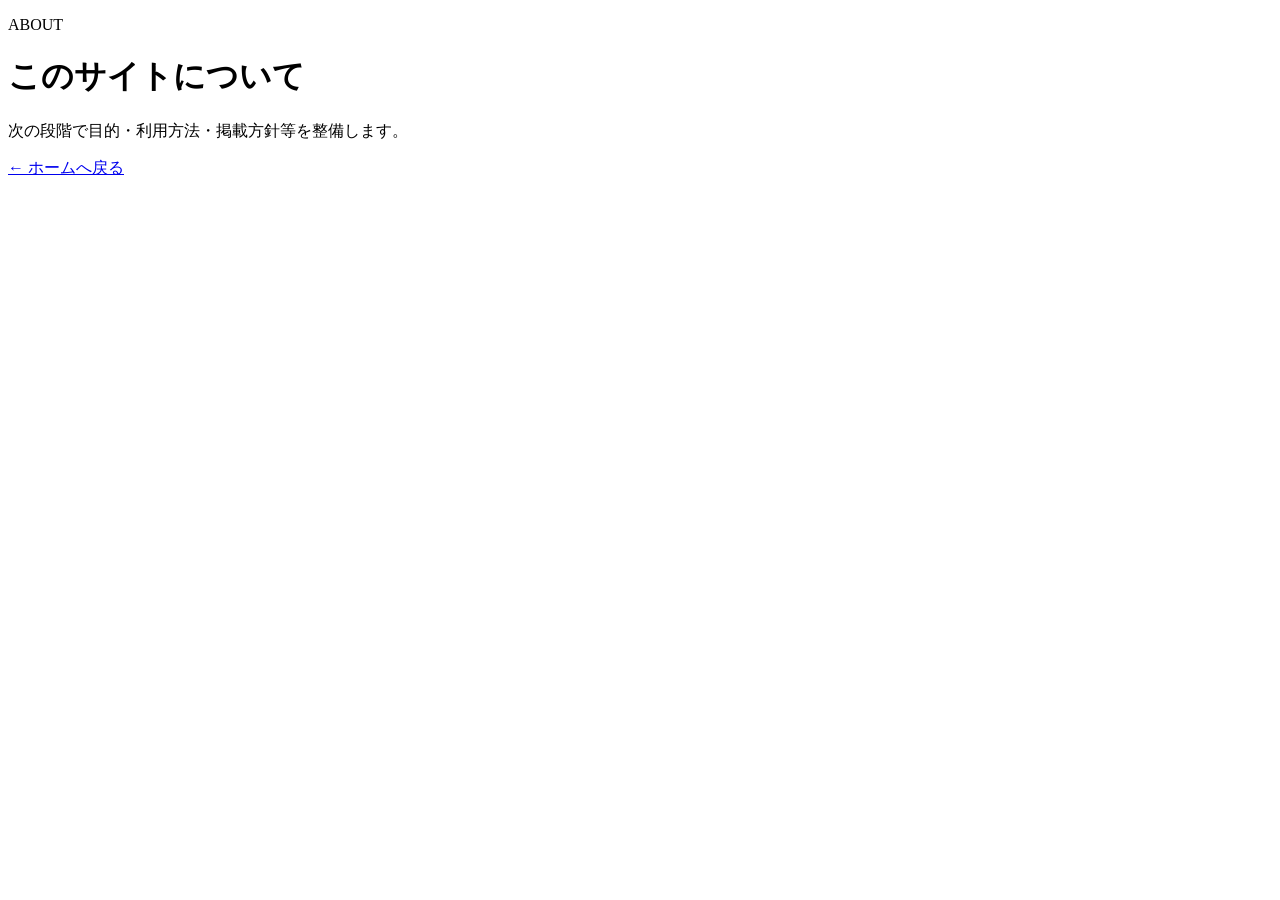
==== about.html @ 017cf1e8 "Add files via upload" ====
<!doctype html><html lang="ja"><head><meta charset="utf-8"><meta name="viewport" content="width=device-width,initial-scale=1"><title>このサイトについて｜探究・課題研究共有プラットフォーム</title><link rel="stylesheet" href="css/style.css"></head><body><main class="section-inner"><p class="section-kicker">ABOUT</p><h1>このサイトについて</h1><p>次の段階で目的・利用方法・掲載方針等を整備します。</p><p><a class="text-link" href="index.html">← ホームへ戻る</a></p></main></body></html>
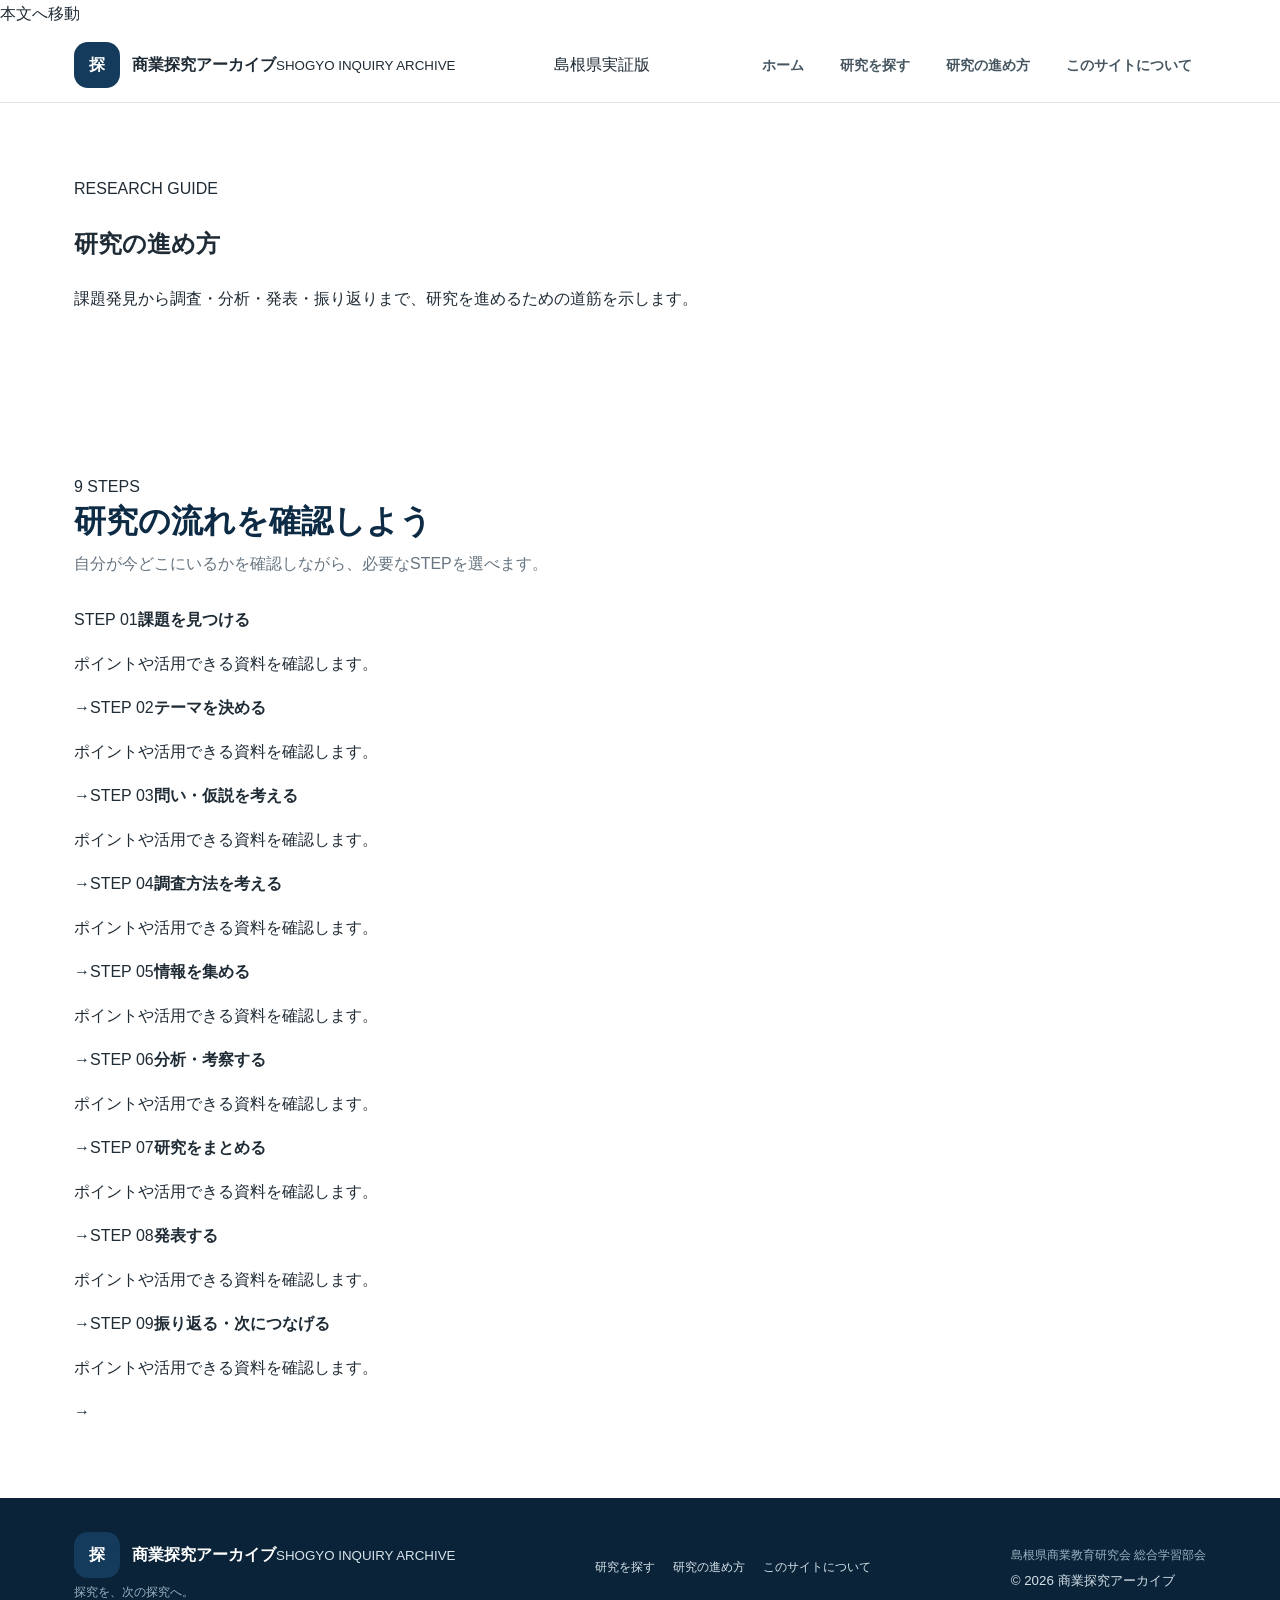
==== commit 222f0bfd: "Update about.html" ====
--- a/about.html
+++ b/about.html
@@ -1 +1 @@
-<!doctype html><html lang="ja"><head><meta charset="utf-8"><meta name="viewport" content="width=device-width,initial-scale=1"><title>このサイトについて｜探究・課題研究共有プラットフォーム</title><link rel="stylesheet" href="css/style.css"></head><body><main class="section-inner"><p class="section-kicker">ABOUT</p><h1>このサイトについて</h1><p>次の段階で目的・利用方法・掲載方針等を整備します。</p><p><a class="text-link" href="index.html">← ホームへ戻る</a></p></main></body></html>
+<!doctype html><html lang="ja"><head><meta charset="utf-8"><meta name="viewport" content="width=device-width, initial-scale=1"><title>研究の進め方｜商業探究アーカイブ</title><link rel="icon" href="assets/favicon.svg" type="image/svg+xml"><link rel="stylesheet" href="css/style.css"></head><body><a class="skip-link" href="#main">本文へ移動</a><header class="site-header"><div class="header-inner"><a class="brand" href="index.html"><span class="brand-mark" aria-hidden="true"><span>探</span></span><span class="brand-copy"><strong>商業探究アーカイブ</strong><small>SHOGYO INQUIRY ARCHIVE</small></span></a><div class="header-actions"><span class="pilot-badge">島根県実証版</span><button class="menu-button" type="button" aria-expanded="false" aria-controls="global-nav"><span></span><span></span><span></span><span class="sr-only">メニュー</span></button></div><nav id="global-nav" class="global-nav" aria-label="メインナビゲーション"><a href="index.html">ホーム</a><a href="research.html">研究を探す</a><a href="guide.html">研究の進め方</a><a href="about.html">このサイトについて</a></nav></div></header><main id="main"><section class="page-hero"><div class="section-inner"><span class="section-label">RESEARCH GUIDE</span><h1>研究の進め方</h1><p>課題発見から調査・分析・発表・振り返りまで、研究を進めるための道筋を示します。</p></div></section><section class="content-section"><div class="section-inner"><div class="section-heading"><span class="section-label">9 STEPS</span><h2>研究の流れを確認しよう</h2><p>自分が今どこにいるかを確認しながら、必要なSTEPを選べます。</p></div><div class="guide-list"><a class="guide-step" href="#"><span class="guide-step-num">STEP 01</span><span><strong>課題を見つける</strong><p>ポイントや活用できる資料を確認します。</p></span><span class="guide-step-arrow">→</span></a><a class="guide-step" href="#"><span class="guide-step-num">STEP 02</span><span><strong>テーマを決める</strong><p>ポイントや活用できる資料を確認します。</p></span><span class="guide-step-arrow">→</span></a><a class="guide-step" href="#"><span class="guide-step-num">STEP 03</span><span><strong>問い・仮説を考える</strong><p>ポイントや活用できる資料を確認します。</p></span><span class="guide-step-arrow">→</span></a><a class="guide-step" href="#"><span class="guide-step-num">STEP 04</span><span><strong>調査方法を考える</strong><p>ポイントや活用できる資料を確認します。</p></span><span class="guide-step-arrow">→</span></a><a class="guide-step" href="#"><span class="guide-step-num">STEP 05</span><span><strong>情報を集める</strong><p>ポイントや活用できる資料を確認します。</p></span><span class="guide-step-arrow">→</span></a><a class="guide-step" href="#"><span class="guide-step-num">STEP 06</span><span><strong>分析・考察する</strong><p>ポイントや活用できる資料を確認します。</p></span><span class="guide-step-arrow">→</span></a><a class="guide-step" href="#"><span class="guide-step-num">STEP 07</span><span><strong>研究をまとめる</strong><p>ポイントや活用できる資料を確認します。</p></span><span class="guide-step-arrow">→</span></a><a class="guide-step" href="#"><span class="guide-step-num">STEP 08</span><span><strong>発表する</strong><p>ポイントや活用できる資料を確認します。</p></span><span class="guide-step-arrow">→</span></a><a class="guide-step" href="#"><span class="guide-step-num">STEP 09</span><span><strong>振り返る・次につなげる</strong><p>ポイントや活用できる資料を確認します。</p></span><span class="guide-step-arrow">→</span></a></div></div></section></main><footer class="site-footer"><div class="footer-inner"><div class="footer-brand"><a class="brand brand-footer" href="index.html"><span class="brand-mark"><span>探</span></span><span class="brand-copy"><strong>商業探究アーカイブ</strong><small>SHOGYO INQUIRY ARCHIVE</small></span></a><p>探究を、次の探究へ。</p></div><nav class="footer-nav"><a href="research.html">研究を探す</a><a href="guide.html">研究の進め方</a><a href="about.html">このサイトについて</a></nav><div class="footer-meta"><p>島根県商業教育研究会 総合学習部会</p><small>© 2026 商業探究アーカイブ</small></div></div></footer><script src="js/main.js"></script></body></html>
--- a/css/style.css
+++ b/css/style.css
@@ -0,0 +1,125 @@
+:root{
+  --navy:#153b5c;
+  --navy-deep:#0d2b44;
+  --blue:#2d6f9f;
+  --accent:#d79a36;
+  --bg:#f5f7fa;
+  --surface:#ffffff;
+  --text:#1f2b35;
+  --muted:#667581;
+  --line:#dde5eb;
+  --radius:20px;
+  --shadow:0 18px 50px rgba(21,59,92,.10);
+  --max:1180px;
+}
+
+*{box-sizing:border-box}
+html{scroll-behavior:smooth}
+body{margin:0;font-family:-apple-system,BlinkMacSystemFont,"Hiragino Sans","Yu Gothic",YuGothic,Meiryo,sans-serif;color:var(--text);background:var(--surface);line-height:1.75}
+a{color:inherit;text-decoration:none}
+button,input{font:inherit}
+img{max-width:100%;display:block}
+
+.site-header{position:sticky;top:0;z-index:50;background:rgba(255,255,255,.96);backdrop-filter:blur(10px);border-bottom:1px solid var(--line)}
+.header-inner{max-width:var(--max);margin:0 auto;padding:14px 24px;display:flex;align-items:center;justify-content:space-between;gap:28px}
+.brand{display:flex;align-items:center;gap:12px;min-width:0}
+.brand-mark{display:grid;place-items:center;width:46px;height:46px;border-radius:14px;background:var(--navy);color:#fff;font-weight:800;letter-spacing:.06em}
+.brand-text{display:flex;flex-direction:column;line-height:1.35}
+.brand-text strong{font-size:15px}
+.brand-text small{font-size:10px;color:var(--muted);letter-spacing:.08em}
+.global-nav{display:flex;gap:8px;align-items:center}
+.global-nav a{padding:10px 14px;border-radius:10px;font-size:14px;font-weight:700;color:#465661}
+.global-nav a:hover,.global-nav a.is-current{background:#edf4f8;color:var(--navy)}
+.menu-button{display:none;border:1px solid var(--line);background:#fff;border-radius:10px;padding:8px 12px}
+
+.hero{background:linear-gradient(135deg,#edf5fa 0%,#fff 58%,#f7f1e7 100%);border-bottom:1px solid var(--line)}
+.hero-inner{max-width:var(--max);margin:0 auto;padding:88px 24px 78px}
+.hero-eyebrow{margin:0 0 14px;color:var(--blue);font-size:13px;font-weight:800;letter-spacing:.12em}
+.hero h1{margin:0;font-size:clamp(42px,7vw,78px);line-height:1.12;letter-spacing:-.04em;color:var(--navy-deep)}
+.hero h1 span{color:var(--blue)}
+.hero-copy{max-width:760px;margin:24px 0 0;font-size:18px;color:#53636f}
+.hero-actions{display:grid;grid-template-columns:repeat(2,minmax(0,1fr));gap:18px;margin-top:48px}
+.action-card{position:relative;padding:28px 30px 26px;border:1px solid var(--line);border-radius:var(--radius);background:#fff;box-shadow:var(--shadow);transition:.2s ease;overflow:hidden}
+.action-card:hover{transform:translateY(-3px);border-color:#b7cbd8}
+.action-card strong{display:block;margin-top:18px;font-size:28px;color:var(--navy-deep)}
+.action-card>span:nth-of-type(2){display:block;margin-top:8px;color:var(--muted)}
+.action-number{font-weight:800;font-size:12px;letter-spacing:.14em;color:var(--blue)}
+.action-link{display:block;margin-top:22px;font-weight:800;color:var(--navy)}
+.action-primary{background:var(--navy);border-color:var(--navy);color:#fff}
+.action-primary strong,.action-primary .action-link{color:#fff}
+.action-primary>span:nth-of-type(2),.action-primary .action-number{color:#d7e7f2}
+
+.section-inner{max-width:var(--max);margin:0 auto;padding:72px 24px}
+.section-inner.narrow{max-width:900px}
+.section-heading{margin-bottom:28px}
+.section-heading.centered{text-align:center}
+.section-heading h2{margin:0;font-size:32px;line-height:1.3;color:var(--navy-deep)}
+.section-heading p{margin:8px 0 0;color:var(--muted)}
+.section-kicker{font-size:12px!important;font-weight:800;letter-spacing:.16em;color:var(--blue)!important;margin-bottom:8px!important}
+.row-heading{display:flex;align-items:end;justify-content:space-between;gap:20px}
+.text-link{color:var(--blue);font-weight:800;font-size:14px}
+
+.search-section{background:#fff}
+.quick-search{display:flex;gap:10px;margin-top:28px}
+.quick-search input{flex:1;min-width:0;border:1px solid #cfdbe3;border-radius:14px;padding:16px 18px;background:#fff;outline:none}
+.quick-search input:focus{border-color:var(--blue);box-shadow:0 0 0 4px rgba(45,111,159,.10)}
+.quick-search button{border:0;border-radius:14px;padding:0 26px;background:var(--navy);color:#fff;font-weight:800;cursor:pointer}
+
+.latest-section{background:var(--bg)}
+.research-grid{display:grid;grid-template-columns:repeat(3,minmax(0,1fr));gap:18px}
+.research-card{display:flex;flex-direction:column;min-height:310px;padding:24px;border:1px solid var(--line);border-radius:18px;background:#fff;box-shadow:0 10px 28px rgba(21,59,92,.06)}
+.research-meta{font-size:12px;font-weight:800;color:var(--blue)}
+.research-card h3{margin:12px 0 10px;font-size:20px;line-height:1.5;color:var(--navy-deep)}
+.research-card p{margin:0;color:var(--muted);font-size:14px}
+.tag-list{display:flex;flex-wrap:wrap;gap:6px;margin:18px 0 22px}
+.tag{padding:5px 9px;background:#edf4f8;border-radius:999px;color:var(--navy);font-size:11px;font-weight:700}
+.card-link{margin-top:auto;font-weight:800;color:var(--blue);font-size:14px}
+
+.stats-section{background:var(--navy-deep);color:#fff}
+.section-heading.inverse h2,.section-heading.inverse p{color:#fff}
+.section-heading.inverse .section-kicker{color:#9fc1d8!important}
+.stats-grid{display:grid;grid-template-columns:repeat(3,1fr);gap:16px;max-width:760px;margin:0 auto}
+.stat-card{text-align:center;padding:26px 18px;border:1px solid rgba(255,255,255,.15);border-radius:18px;background:rgba(255,255,255,.06)}
+.stat-label{display:block;font-size:13px;color:#c6d9e6;margin-bottom:4px}
+.stat-card strong{font-size:42px;line-height:1.1;margin-right:3px}
+
+.about-brief{background:#fff}
+.about-grid{display:grid;grid-template-columns:1fr 1.2fr;gap:70px;align-items:start}
+.about-grid h2{margin:0;font-size:34px;line-height:1.4;color:var(--navy-deep)}
+.about-grid p{margin-top:0;color:var(--muted)}
+
+.site-footer{background:#0a2338;color:#d6e2ea}
+.footer-inner{max-width:var(--max);margin:0 auto;padding:34px 24px;display:flex;justify-content:space-between;gap:28px;align-items:center}
+.footer-inner strong{color:#fff}
+.footer-inner p{margin:4px 0 0;font-size:12px;color:#9cb2c1}
+.footer-inner nav{display:flex;gap:18px;font-size:12px}
+
+.sr-only{position:absolute;width:1px;height:1px;padding:0;margin:-1px;overflow:hidden;clip:rect(0,0,0,0);white-space:nowrap;border:0}
+
+@media (max-width:900px){
+  .global-nav{display:none;position:absolute;left:16px;right:16px;top:70px;padding:10px;background:#fff;border:1px solid var(--line);border-radius:14px;box-shadow:var(--shadow);flex-direction:column;align-items:stretch}
+  .global-nav.is-open{display:flex}
+  .menu-button{display:block}
+  .hero-inner{padding-top:64px}
+  .hero-actions,.research-grid,.stats-grid,.about-grid{grid-template-columns:1fr}
+  .about-grid{gap:18px}
+  .row-heading{align-items:flex-start;flex-direction:column}
+}
+
+@media (max-width:640px){
+  .header-inner{padding:11px 16px}
+  .brand-text small{display:none}
+  .brand-text strong{font-size:13px}
+  .brand-mark{width:40px;height:40px;border-radius:12px}
+  .hero-inner,.section-inner{padding-left:18px;padding-right:18px}
+  .hero-inner{padding-top:48px;padding-bottom:54px}
+  .hero-copy{font-size:16px}
+  .hero-actions{margin-top:34px}
+  .action-card{padding:22px}
+  .action-card strong{font-size:24px}
+  .section-heading h2{font-size:26px}
+  .quick-search{flex-direction:column}
+  .quick-search button{padding:14px 18px}
+  .footer-inner{align-items:flex-start;flex-direction:column}
+  .footer-inner nav{flex-wrap:wrap}
+}
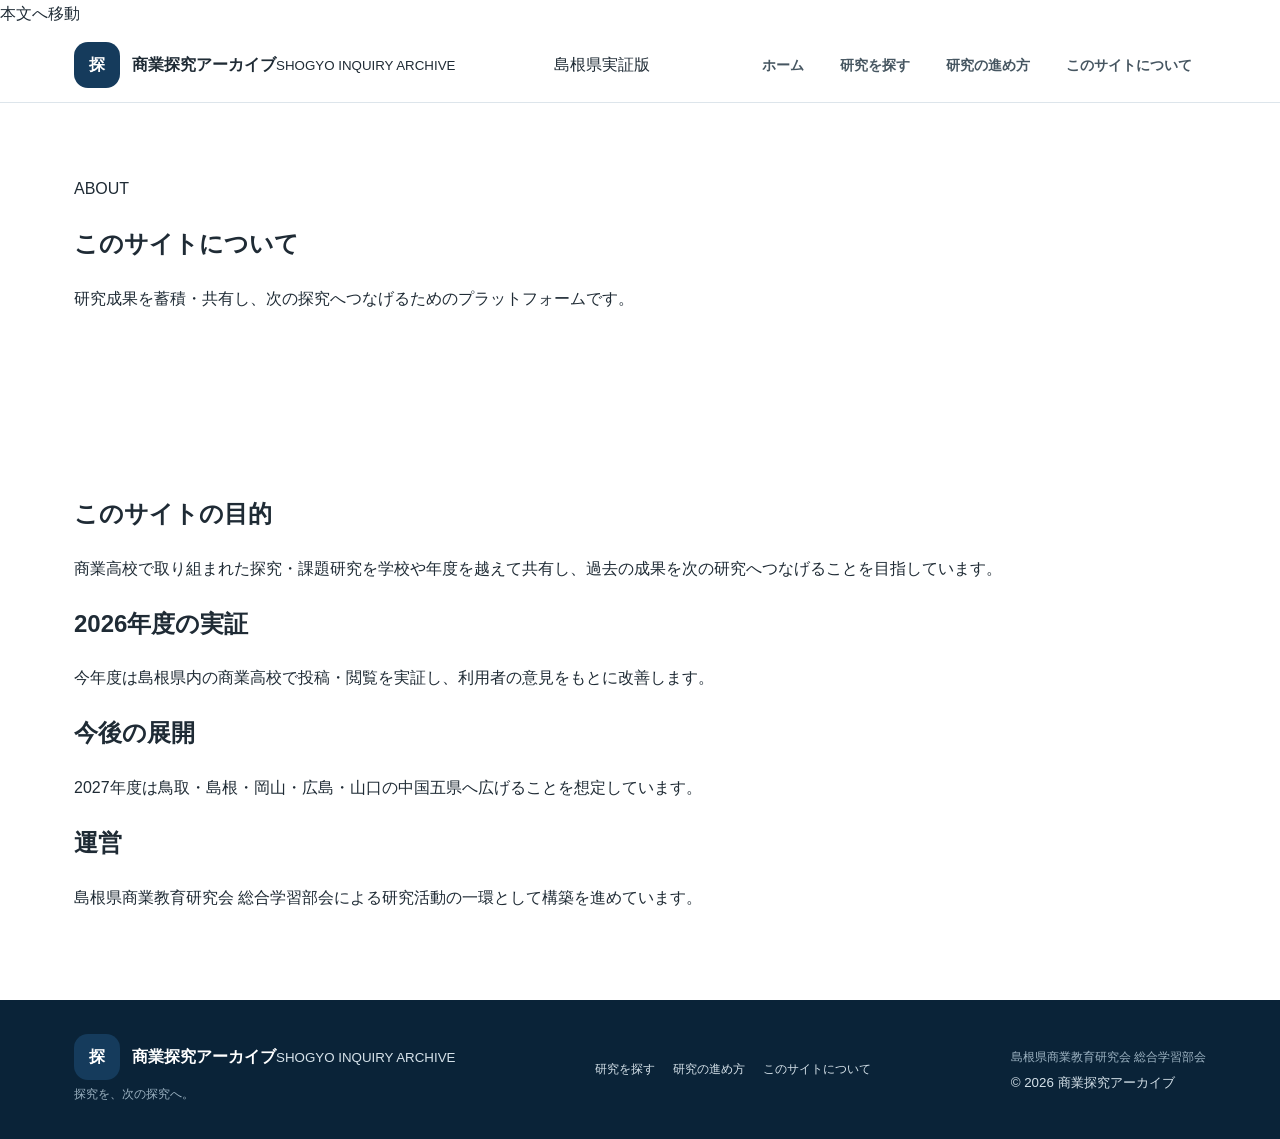
==== commit b505587e: "Update about.html" ====
--- a/about.html
+++ b/about.html
@@ -1 +1 @@
-<!doctype html><html lang="ja"><head><meta charset="utf-8"><meta name="viewport" content="width=device-width, initial-scale=1"><title>研究の進め方｜商業探究アーカイブ</title><link rel="icon" href="assets/favicon.svg" type="image/svg+xml"><link rel="stylesheet" href="css/style.css"></head><body><a class="skip-link" href="#main">本文へ移動</a><header class="site-header"><div class="header-inner"><a class="brand" href="index.html"><span class="brand-mark" aria-hidden="true"><span>探</span></span><span class="brand-copy"><strong>商業探究アーカイブ</strong><small>SHOGYO INQUIRY ARCHIVE</small></span></a><div class="header-actions"><span class="pilot-badge">島根県実証版</span><button class="menu-button" type="button" aria-expanded="false" aria-controls="global-nav"><span></span><span></span><span></span><span class="sr-only">メニュー</span></button></div><nav id="global-nav" class="global-nav" aria-label="メインナビゲーション"><a href="index.html">ホーム</a><a href="research.html">研究を探す</a><a href="guide.html">研究の進め方</a><a href="about.html">このサイトについて</a></nav></div></header><main id="main"><section class="page-hero"><div class="section-inner"><span class="section-label">RESEARCH GUIDE</span><h1>研究の進め方</h1><p>課題発見から調査・分析・発表・振り返りまで、研究を進めるための道筋を示します。</p></div></section><section class="content-section"><div class="section-inner"><div class="section-heading"><span class="section-label">9 STEPS</span><h2>研究の流れを確認しよう</h2><p>自分が今どこにいるかを確認しながら、必要なSTEPを選べます。</p></div><div class="guide-list"><a class="guide-step" href="#"><span class="guide-step-num">STEP 01</span><span><strong>課題を見つける</strong><p>ポイントや活用できる資料を確認します。</p></span><span class="guide-step-arrow">→</span></a><a class="guide-step" href="#"><span class="guide-step-num">STEP 02</span><span><strong>テーマを決める</strong><p>ポイントや活用できる資料を確認します。</p></span><span class="guide-step-arrow">→</span></a><a class="guide-step" href="#"><span class="guide-step-num">STEP 03</span><span><strong>問い・仮説を考える</strong><p>ポイントや活用できる資料を確認します。</p></span><span class="guide-step-arrow">→</span></a><a class="guide-step" href="#"><span class="guide-step-num">STEP 04</span><span><strong>調査方法を考える</strong><p>ポイントや活用できる資料を確認します。</p></span><span class="guide-step-arrow">→</span></a><a class="guide-step" href="#"><span class="guide-step-num">STEP 05</span><span><strong>情報を集める</strong><p>ポイントや活用できる資料を確認します。</p></span><span class="guide-step-arrow">→</span></a><a class="guide-step" href="#"><span class="guide-step-num">STEP 06</span><span><strong>分析・考察する</strong><p>ポイントや活用できる資料を確認します。</p></span><span class="guide-step-arrow">→</span></a><a class="guide-step" href="#"><span class="guide-step-num">STEP 07</span><span><strong>研究をまとめる</strong><p>ポイントや活用できる資料を確認します。</p></span><span class="guide-step-arrow">→</span></a><a class="guide-step" href="#"><span class="guide-step-num">STEP 08</span><span><strong>発表する</strong><p>ポイントや活用できる資料を確認します。</p></span><span class="guide-step-arrow">→</span></a><a class="guide-step" href="#"><span class="guide-step-num">STEP 09</span><span><strong>振り返る・次につなげる</strong><p>ポイントや活用できる資料を確認します。</p></span><span class="guide-step-arrow">→</span></a></div></div></section></main><footer class="site-footer"><div class="footer-inner"><div class="footer-brand"><a class="brand brand-footer" href="index.html"><span class="brand-mark"><span>探</span></span><span class="brand-copy"><strong>商業探究アーカイブ</strong><small>SHOGYO INQUIRY ARCHIVE</small></span></a><p>探究を、次の探究へ。</p></div><nav class="footer-nav"><a href="research.html">研究を探す</a><a href="guide.html">研究の進め方</a><a href="about.html">このサイトについて</a></nav><div class="footer-meta"><p>島根県商業教育研究会 総合学習部会</p><small>© 2026 商業探究アーカイブ</small></div></div></footer><script src="js/main.js"></script></body></html>
+<!doctype html><html lang="ja"><head><meta charset="utf-8"><meta name="viewport" content="width=device-width, initial-scale=1"><title>このサイトについて｜商業探究アーカイブ</title><link rel="icon" href="assets/favicon.svg" type="image/svg+xml"><link rel="stylesheet" href="css/style.css"></head><body><a class="skip-link" href="#main">本文へ移動</a><header class="site-header"><div class="header-inner"><a class="brand" href="index.html"><span class="brand-mark" aria-hidden="true"><span>探</span></span><span class="brand-copy"><strong>商業探究アーカイブ</strong><small>SHOGYO INQUIRY ARCHIVE</small></span></a><div class="header-actions"><span class="pilot-badge">島根県実証版</span><button class="menu-button" type="button" aria-expanded="false" aria-controls="global-nav"><span></span><span></span><span></span><span class="sr-only">メニュー</span></button></div><nav id="global-nav" class="global-nav" aria-label="メインナビゲーション"><a href="index.html">ホーム</a><a href="research.html">研究を探す</a><a href="guide.html">研究の進め方</a><a href="about.html">このサイトについて</a></nav></div></header><main id="main"><section class="page-hero"><div class="section-inner"><span class="section-label">ABOUT</span><h1>このサイトについて</h1><p>研究成果を蓄積・共有し、次の探究へつなげるためのプラットフォームです。</p></div></section><section class="content-section"><div class="section-inner"><div class="about-layout"><article class="about-card"><h2>このサイトの目的</h2><p>商業高校で取り組まれた探究・課題研究を学校や年度を越えて共有し、過去の成果を次の研究へつなげることを目指しています。</p></article><article class="about-card"><h2>2026年度の実証</h2><p>今年度は島根県内の商業高校で投稿・閲覧を実証し、利用者の意見をもとに改善します。</p></article><article class="about-card"><h2>今後の展開</h2><p>2027年度は鳥取・島根・岡山・広島・山口の中国五県へ広げることを想定しています。</p></article><article class="about-card"><h2>運営</h2><p>島根県商業教育研究会 総合学習部会による研究活動の一環として構築を進めています。</p></article></div></div></section></main><footer class="site-footer"><div class="footer-inner"><div class="footer-brand"><a class="brand brand-footer" href="index.html"><span class="brand-mark"><span>探</span></span><span class="brand-copy"><strong>商業探究アーカイブ</strong><small>SHOGYO INQUIRY ARCHIVE</small></span></a><p>探究を、次の探究へ。</p></div><nav class="footer-nav"><a href="research.html">研究を探す</a><a href="guide.html">研究の進め方</a><a href="about.html">このサイトについて</a></nav><div class="footer-meta"><p>島根県商業教育研究会 総合学習部会</p><small>© 2026 商業探究アーカイブ</small></div></div></footer><script src="js/main.js"></script></body></html>
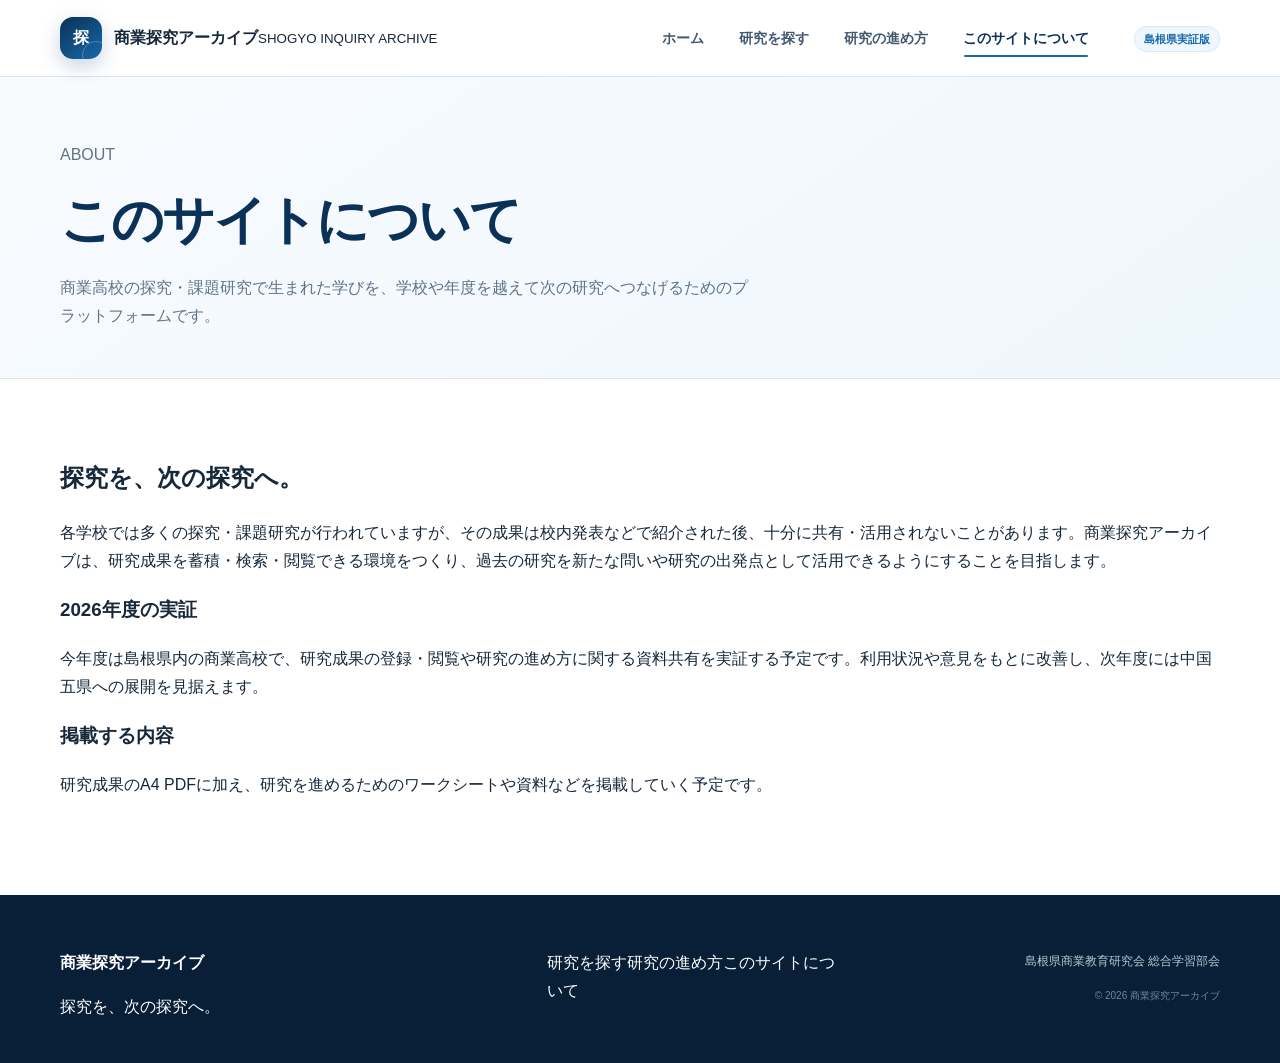
==== commit c19755c3: "Update about.html" ====
--- a/about.html
+++ b/about.html
@@ -1 +1,5 @@
-<!doctype html><html lang="ja"><head><meta charset="utf-8"><meta name="viewport" content="width=device-width, initial-scale=1"><title>このサイトについて｜商業探究アーカイブ</title><link rel="icon" href="assets/favicon.svg" type="image/svg+xml"><link rel="stylesheet" href="css/style.css"></head><body><a class="skip-link" href="#main">本文へ移動</a><header class="site-header"><div class="header-inner"><a class="brand" href="index.html"><span class="brand-mark" aria-hidden="true"><span>探</span></span><span class="brand-copy"><strong>商業探究アーカイブ</strong><small>SHOGYO INQUIRY ARCHIVE</small></span></a><div class="header-actions"><span class="pilot-badge">島根県実証版</span><button class="menu-button" type="button" aria-expanded="false" aria-controls="global-nav"><span></span><span></span><span></span><span class="sr-only">メニュー</span></button></div><nav id="global-nav" class="global-nav" aria-label="メインナビゲーション"><a href="index.html">ホーム</a><a href="research.html">研究を探す</a><a href="guide.html">研究の進め方</a><a href="about.html">このサイトについて</a></nav></div></header><main id="main"><section class="page-hero"><div class="section-inner"><span class="section-label">ABOUT</span><h1>このサイトについて</h1><p>研究成果を蓄積・共有し、次の探究へつなげるためのプラットフォームです。</p></div></section><section class="content-section"><div class="section-inner"><div class="about-layout"><article class="about-card"><h2>このサイトの目的</h2><p>商業高校で取り組まれた探究・課題研究を学校や年度を越えて共有し、過去の成果を次の研究へつなげることを目指しています。</p></article><article class="about-card"><h2>2026年度の実証</h2><p>今年度は島根県内の商業高校で投稿・閲覧を実証し、利用者の意見をもとに改善します。</p></article><article class="about-card"><h2>今後の展開</h2><p>2027年度は鳥取・島根・岡山・広島・山口の中国五県へ広げることを想定しています。</p></article><article class="about-card"><h2>運営</h2><p>島根県商業教育研究会 総合学習部会による研究活動の一環として構築を進めています。</p></article></div></div></section></main><footer class="site-footer"><div class="footer-inner"><div class="footer-brand"><a class="brand brand-footer" href="index.html"><span class="brand-mark"><span>探</span></span><span class="brand-copy"><strong>商業探究アーカイブ</strong><small>SHOGYO INQUIRY ARCHIVE</small></span></a><p>探究を、次の探究へ。</p></div><nav class="footer-nav"><a href="research.html">研究を探す</a><a href="guide.html">研究の進め方</a><a href="about.html">このサイトについて</a></nav><div class="footer-meta"><p>島根県商業教育研究会 総合学習部会</p><small>© 2026 商業探究アーカイブ</small></div></div></footer><script src="js/main.js"></script></body></html>
+<!doctype html>
+<html lang="ja"><head><meta charset="utf-8"><meta name="viewport" content="width=device-width, initial-scale=1"><meta name="theme-color" content="#153b5c"><title>このサイトについて｜商業探究アーカイブ</title><link rel="icon" href="assets/favicon.svg" type="image/svg+xml"><link rel="stylesheet" href="css/style.css"></head>
+<body data-page="about"><a class="skip-link" href="#main">本文へ移動</a><header class="site-header"><div class="header-inner"><a class="brand" href="index.html"><span class="brand-mark">探</span><span class="brand-text"><strong>商業探究アーカイブ</strong><small>SHOGYO INQUIRY ARCHIVE</small></span></a><nav id="global-nav" class="global-nav"><a href="index.html">ホーム</a><a href="research.html">研究を探す</a><a href="guide.html">研究の進め方</a><a class="is-current" href="about.html">このサイトについて</a></nav><div class="header-tools"><span class="pilot-badge">島根県実証版</span><button class="menu-button" type="button" aria-expanded="false" aria-controls="global-nav">メニュー</button></div></div></header>
+<main id="main"><section class="page-hero"><div class="section-inner"><p class="section-kicker">ABOUT</p><h1>このサイトについて</h1><p>商業高校の探究・課題研究で生まれた学びを、学校や年度を越えて次の研究へつなげるためのプラットフォームです。</p></div></section><section class="content-section"><div class="section-inner narrow"><article class="prose-card"><h2>探究を、次の探究へ。</h2><p>各学校では多くの探究・課題研究が行われていますが、その成果は校内発表などで紹介された後、十分に共有・活用されないことがあります。商業探究アーカイブは、研究成果を蓄積・検索・閲覧できる環境をつくり、過去の研究を新たな問いや研究の出発点として活用できるようにすることを目指します。</p><h3>2026年度の実証</h3><p>今年度は島根県内の商業高校で、研究成果の登録・閲覧や研究の進め方に関する資料共有を実証する予定です。利用状況や意見をもとに改善し、次年度には中国五県への展開を見据えます。</p><h3>掲載する内容</h3><p>研究成果のA4 PDFに加え、研究を進めるためのワークシートや資料などを掲載していく予定です。</p></article></div></section></main>
+<footer class="site-footer"><div class="footer-inner"><div><strong>商業探究アーカイブ</strong><p>探究を、次の探究へ。</p></div><nav><a href="research.html">研究を探す</a><a href="guide.html">研究の進め方</a><a href="about.html">このサイトについて</a></nav><div class="footer-meta"><p>島根県商業教育研究会 総合学習部会</p><small>© 2026 商業探究アーカイブ</small></div></div></footer><script src="js/main.js"></script></body></html>
--- a/css/style.css
+++ b/css/style.css
@@ -1,125 +1,112 @@
+@charset "utf-8";
 :root{
-  --navy:#153b5c;
-  --navy-deep:#0d2b44;
-  --blue:#2d6f9f;
-  --accent:#d79a36;
-  --bg:#f5f7fa;
+  --navy:#0b3158;
+  --navy-2:#0d4277;
+  --blue:#1769aa;
+  --blue-bright:#2387cf;
+  --sky:#eaf5fc;
+  --sky-2:#f5faff;
+  --accent:#f0a234;
+  --ink:#16283a;
+  --muted:#607388;
+  --line:#dbe5ed;
+  --line-dark:#c9d6e0;
   --surface:#ffffff;
-  --text:#1f2b35;
-  --muted:#667581;
-  --line:#dde5eb;
-  --radius:20px;
-  --shadow:0 18px 50px rgba(21,59,92,.10);
-  --max:1180px;
+  --bg:#f6f9fc;
+  --success:#1e7a5d;
+  --shadow-sm:0 6px 18px rgba(20,49,76,.07);
+  --shadow-md:0 18px 44px rgba(20,49,76,.11);
+  --shadow-lg:0 28px 70px rgba(9,39,68,.16);
+  --radius-sm:10px;
+  --radius:18px;
+  --radius-lg:28px;
+  --container:1160px;
 }
-
 *{box-sizing:border-box}
 html{scroll-behavior:smooth}
-body{margin:0;font-family:-apple-system,BlinkMacSystemFont,"Hiragino Sans","Yu Gothic",YuGothic,Meiryo,sans-serif;color:var(--text);background:var(--surface);line-height:1.75}
+body{margin:0;background:var(--surface);color:var(--ink);font-family:-apple-system,BlinkMacSystemFont,"Hiragino Sans","Hiragino Kaku Gothic ProN","Yu Gothic",Meiryo,sans-serif;line-height:1.75;-webkit-font-smoothing:antialiased}
 a{color:inherit;text-decoration:none}
 button,input{font:inherit}
 img{max-width:100%;display:block}
+.skip-link{position:fixed;top:8px;left:8px;z-index:9999;padding:8px 14px;background:#fff;border-radius:8px;transform:translateY(-160%);box-shadow:var(--shadow-sm)}
+.skip-link:focus{transform:none}
+.sr-only{position:absolute!important;width:1px;height:1px;padding:0;margin:-1px;overflow:hidden;clip:rect(0,0,0,0);white-space:nowrap;border:0}
 
-.site-header{position:sticky;top:0;z-index:50;background:rgba(255,255,255,.96);backdrop-filter:blur(10px);border-bottom:1px solid var(--line)}
-.header-inner{max-width:var(--max);margin:0 auto;padding:14px 24px;display:flex;align-items:center;justify-content:space-between;gap:28px}
-.brand{display:flex;align-items:center;gap:12px;min-width:0}
-.brand-mark{display:grid;place-items:center;width:46px;height:46px;border-radius:14px;background:var(--navy);color:#fff;font-weight:800;letter-spacing:.06em}
-.brand-text{display:flex;flex-direction:column;line-height:1.35}
-.brand-text strong{font-size:15px}
-.brand-text small{font-size:10px;color:var(--muted);letter-spacing:.08em}
-.global-nav{display:flex;gap:8px;align-items:center}
-.global-nav a{padding:10px 14px;border-radius:10px;font-size:14px;font-weight:700;color:#465661}
-.global-nav a:hover,.global-nav a.is-current{background:#edf4f8;color:var(--navy)}
-.menu-button{display:none;border:1px solid var(--line);background:#fff;border-radius:10px;padding:8px 12px}
+.site-header{position:sticky;top:0;z-index:100;background:rgba(255,255,255,.93);backdrop-filter:saturate(160%) blur(18px);border-bottom:1px solid rgba(219,229,237,.9)}
+.header-inner{width:min(var(--container),calc(100% - 40px));height:76px;margin:auto;display:flex;align-items:center;gap:30px}
+.brand{display:inline-flex;align-items:center;gap:12px;min-width:max-content}
+.brand-mark{width:42px;height:42px;display:grid;place-items:center;border-radius:13px;background:linear-gradient(145deg,var(--navy),var(--blue));box-shadow:0 7px 20px rgba(11,58,111,.22);color:#fff;font-weight:800;position:relative;overflow:hidden}
+.brand-mark:after{content:"";position:absolute;width:26px;height:26px;border:1px solid rgba(255,255,255,.25);border-radius:50%;right:-8px;bottom:-10px}
+.brand-mark span{position:relative;z-index:1;font-size:18px}
+.brand-copy{display:flex;flex-direction:column;line-height:1.18}
+.brand-copy strong{font-size:17px;letter-spacing:.03em}
+.brand-copy small{font-size:9px;letter-spacing:.18em;color:#74869a;margin-top:5px;font-weight:700}
+.global-nav{margin-left:auto;display:flex;align-items:center;gap:5px}
+.global-nav a{position:relative;padding:11px 15px;color:#43596f;font-weight:700;font-size:14px;border-radius:10px;transition:.2s ease}
+.global-nav a:hover{background:#f2f7fb;color:var(--navy)}
+.global-nav a.is-current{color:var(--navy)}
+.global-nav a.is-current:after{content:"";position:absolute;left:16px;right:16px;bottom:4px;height:2px;background:var(--blue);border-radius:4px}
+.header-actions{display:flex;align-items:center;gap:12px;order:3}
+.pilot-badge{font-size:11px;font-weight:800;color:var(--blue);background:#edf7fd;border:1px solid #d6edf9;padding:6px 9px;border-radius:999px;white-space:nowrap}
+.menu-button{display:none;width:43px;height:43px;border:1px solid var(--line);border-radius:12px;background:#fff;align-items:center;justify-content:center;flex-direction:column;gap:4px;cursor:pointer}
+.menu-button span:not(.sr-only){width:18px;height:2px;background:var(--navy);border-radius:3px;transition:.2s}
 
-.hero{background:linear-gradient(135deg,#edf5fa 0%,#fff 58%,#f7f1e7 100%);border-bottom:1px solid var(--line)}
-.hero-inner{max-width:var(--max);margin:0 auto;padding:88px 24px 78px}
-.hero-eyebrow{margin:0 0 14px;color:var(--blue);font-size:13px;font-weight:800;letter-spacing:.12em}
-.hero h1{margin:0;font-size:clamp(42px,7vw,78px);line-height:1.12;letter-spacing:-.04em;color:var(--navy-deep)}
-.hero h1 span{color:var(--blue)}
-.hero-copy{max-width:760px;margin:24px 0 0;font-size:18px;color:#53636f}
-.hero-actions{display:grid;grid-template-columns:repeat(2,minmax(0,1fr));gap:18px;margin-top:48px}
-.action-card{position:relative;padding:28px 30px 26px;border:1px solid var(--line);border-radius:var(--radius);background:#fff;box-shadow:var(--shadow);transition:.2s ease;overflow:hidden}
-.action-card:hover{transform:translateY(-3px);border-color:#b7cbd8}
-.action-card strong{display:block;margin-top:18px;font-size:28px;color:var(--navy-deep)}
-.action-card>span:nth-of-type(2){display:block;margin-top:8px;color:var(--muted)}
-.action-number{font-weight:800;font-size:12px;letter-spacing:.14em;color:var(--blue)}
-.action-link{display:block;margin-top:22px;font-weight:800;color:var(--navy)}
-.action-primary{background:var(--navy);border-color:var(--navy);color:#fff}
-.action-primary strong,.action-primary .action-link{color:#fff}
-.action-primary>span:nth-of-type(2),.action-primary .action-number{color:#d7e7f2}
+.hero{position:relative;overflow:hidden;background:linear-gradient(145deg,#f8fbfe 5%,#eff7fc 52%,#edf6fc 100%);border-bottom:1px solid #e0ebf3}
+.hero:before{content:"";position:absolute;inset:0;background-image:linear-gradient(rgba(18,78,125,.035) 1px,transparent 1px),linear-gradient(90deg,rgba(18,78,125,.035) 1px,transparent 1px);background-size:38px 38px;mask-image:linear-gradient(to bottom,black,transparent 86%)}
+.hero-orb{position:absolute;border-radius:50%;filter:blur(2px);opacity:.55}
+.hero-orb-1{width:420px;height:420px;background:radial-gradient(circle,rgba(35,135,207,.18),rgba(35,135,207,0));right:-80px;top:-140px}
+.hero-orb-2{width:300px;height:300px;background:radial-gradient(circle,rgba(240,162,52,.12),rgba(240,162,52,0));left:35%;bottom:-170px}
+.hero-inner{position:relative;z-index:2;width:min(var(--container),calc(100% - 40px));margin:auto;display:grid;grid-template-columns:minmax(0,1.1fr) minmax(390px,.9fr);gap:70px;align-items:center;padding:94px 0 88px}
+.eyebrow{display:flex;align-items:center;gap:10px;margin:0 0 20px;color:var(--blue);font-weight:800;font-size:13px;letter-spacing:.08em}
+.eyebrow span{width:28px;height:2px;background:var(--accent);border-radius:4px}
+.hero h1{margin:0;font-size:clamp(48px,6vw,78px);line-height:1.1;letter-spacing:-.045em;color:var(--navy);font-weight:800}
+.hero h1 em{font-style:normal;color:var(--blue)}
+.hero-lead{max-width:700px;margin:27px 0 0;color:#50667b;font-size:17px;line-height:2}
+.hero-cta-row{display:flex;align-items:center;gap:12px;margin-top:34px;flex-wrap:wrap}
+.button{min-height:50px;display:inline-flex;align-items:center;justify-content:center;gap:20px;padding:0 22px;border-radius:12px;font-weight:800;font-size:14px;transition:transform .2s,box-shadow .2s,background .2s}
+.button:hover{transform:translateY(-2px)}
+.button-primary{background:linear-gradient(135deg,var(--navy-2),var(--blue));color:#fff;box-shadow:0 10px 24px rgba(11,66,119,.22)}
+.button-primary:hover{box-shadow:0 16px 30px rgba(11,66,119,.3)}
+.button-ghost{background:#fff;color:var(--navy);border:1px solid var(--line-dark)}
+.button-light{background:#fff;color:var(--navy);box-shadow:0 10px 30px rgba(6,32,58,.16)}
+.hero-note{display:flex;align-items:center;gap:8px;margin-top:20px;color:#6c8094;font-size:12px;font-weight:700}
+.hero-note .dot{width:7px;height:7px;border-radius:50%;background:#34a37a;box-shadow:0 0 0 5px rgba(52,163,122,.1)}
+.hero-panel{background:rgba(255,255,255,.85);border:1px solid rgba(255,255,255,.95);border-radius:var(--radius-lg);padding:27px;box-shadow:var(--shadow-lg);backdrop-filter:blur(15px)}
+.hero-panel-head{display:flex;flex-direction:column;margin-bottom:16px}.hero-panel-head span{font-size:10px;letter-spacing:.17em;color:var(--blue);font-weight:900}.hero-panel-head strong{font-size:20px;color:var(--navy);margin-top:4px}
+.choice-card{display:grid;grid-template-columns:54px 1fr 28px;align-items:center;gap:14px;padding:17px;border:1px solid var(--line);border-radius:16px;margin-top:10px;background:#fff;transition:.22s ease}
+.choice-card:hover{border-color:#b8d5e8;box-shadow:var(--shadow-sm);transform:translateY(-2px)}
+.choice-icon{width:52px;height:52px;border-radius:14px;display:grid;place-items:center;background:var(--sky);color:var(--blue);font-size:28px;font-weight:800}
+.choice-content{display:flex;flex-direction:column}.choice-content strong{font-size:16px;color:var(--navy)}.choice-content small{margin-top:3px;color:#718497;font-size:11px}.choice-arrow{color:var(--blue);font-weight:900;font-size:18px}
+.mini-stats{display:grid;grid-template-columns:repeat(3,1fr);gap:1px;margin-top:18px;border-radius:14px;overflow:hidden;background:var(--line)}
+.mini-stats div{background:#f8fbfd;padding:15px 6px;text-align:center;display:flex;flex-direction:column}.mini-stats strong{font-size:20px;color:var(--navy);line-height:1.2}.mini-stats span{font-size:10px;color:#798b9d;font-weight:700;margin-top:4px}
 
-.section-inner{max-width:var(--max);margin:0 auto;padding:72px 24px}
-.section-inner.narrow{max-width:900px}
-.section-heading{margin-bottom:28px}
-.section-heading.centered{text-align:center}
-.section-heading h2{margin:0;font-size:32px;line-height:1.3;color:var(--navy-deep)}
-.section-heading p{margin:8px 0 0;color:var(--muted)}
-.section-kicker{font-size:12px!important;font-weight:800;letter-spacing:.16em;color:var(--blue)!important;margin-bottom:8px!important}
-.row-heading{display:flex;align-items:end;justify-content:space-between;gap:20px}
-.text-link{color:var(--blue);font-weight:800;font-size:14px}
+.section-inner{width:min(var(--container),calc(100% - 40px));margin:auto}
+.quick-search-section{padding:48px 0 38px;background:#fff}
+.quick-search-card{display:grid;grid-template-columns:.9fr 1.2fr;gap:18px 42px;align-items:end;padding:32px 36px;border:1px solid var(--line);border-radius:22px;background:#fff;box-shadow:var(--shadow-sm)}
+.section-label{display:inline-block;font-size:10px;font-weight:900;letter-spacing:.17em;color:var(--blue);margin-bottom:7px}.section-label.light{color:#9fd7f7}
+.quick-search-copy h2,.section-heading h2,.guide-intro h2{margin:0;color:var(--navy);font-size:clamp(25px,3vw,36px);line-height:1.4;letter-spacing:-.025em}.quick-search-copy p,.section-heading p{margin:7px 0 0;color:var(--muted);font-size:14px}
+.search-input-wrap{height:58px;display:grid;grid-template-columns:42px 1fr auto;align-items:center;border:1px solid #cbd9e4;border-radius:14px;background:#fafeff;padding:5px 5px 5px 9px;transition:.2s}.search-input-wrap:focus-within{border-color:#66a9d3;box-shadow:0 0 0 4px rgba(35,135,207,.1);background:#fff}.search-icon{text-align:center;font-size:26px;color:#7890a5;transform:translateY(-2px)}.search-input-wrap input{width:100%;height:100%;border:0;outline:0;background:transparent;color:var(--ink);font-size:15px;min-width:0}.search-input-wrap input::placeholder{color:#98a8b7}.search-input-wrap button{height:46px;border:0;border-radius:10px;background:var(--navy);color:#fff;font-weight:800;padding:0 21px;cursor:pointer;transition:.2s}.search-input-wrap button:hover{background:var(--blue)}
+.popular-words{grid-column:2;display:flex;align-items:center;gap:7px;flex-wrap:wrap;margin-top:-8px}.popular-words>span{font-size:11px;color:#8999a8;margin-right:2px}.popular-words a{font-size:11px;color:#587189;background:#f3f7fa;border-radius:999px;padding:4px 9px}.popular-words a:hover{background:var(--sky);color:var(--blue)}
 
-.search-section{background:#fff}
-.quick-search{display:flex;gap:10px;margin-top:28px}
-.quick-search input{flex:1;min-width:0;border:1px solid #cfdbe3;border-radius:14px;padding:16px 18px;background:#fff;outline:none}
-.quick-search input:focus{border-color:var(--blue);box-shadow:0 0 0 4px rgba(45,111,159,.10)}
-.quick-search button{border:0;border-radius:14px;padding:0 26px;background:var(--navy);color:#fff;font-weight:800;cursor:pointer}
+.latest-section{padding:74px 0 86px;background:#fff}.section-heading{margin-bottom:30px}.split-heading{display:flex;justify-content:space-between;align-items:end;gap:30px}.text-link{display:inline-flex;align-items:center;gap:8px;color:var(--blue);font-weight:800;font-size:13px}.text-link span{transition:.2s}.text-link:hover span{transform:translateX(4px)}.research-grid{display:grid;grid-template-columns:repeat(3,1fr);gap:18px}.research-card{display:flex;flex-direction:column;min-height:330px;border:1px solid var(--line);border-radius:20px;background:#fff;padding:24px;box-shadow:0 7px 22px rgba(22,54,81,.045);transition:.22s}.research-card:hover{transform:translateY(-4px);border-color:#bed8e8;box-shadow:var(--shadow-md)}.research-card-top{display:flex;align-items:center;justify-content:space-between;gap:8px;margin-bottom:18px}.research-school{color:#647b90;font-size:11px;font-weight:700;white-space:nowrap;overflow:hidden;text-overflow:ellipsis}.research-year{font-size:10px;color:var(--blue);background:var(--sky);border-radius:999px;padding:5px 8px;font-weight:900}.research-card h3{font-size:18px;line-height:1.55;color:var(--navy);margin:0 0 10px}.research-summary{font-size:13px;color:#65798c;margin:0;display:-webkit-box;-webkit-line-clamp:3;-webkit-box-orient:vertical;overflow:hidden}.tag-list{display:flex;flex-wrap:wrap;gap:6px;margin-top:17px}.tag{font-size:10px;font-weight:700;color:#5b7185;padding:4px 8px;background:#f4f7fa;border-radius:7px}.research-card-bottom{margin-top:auto;padding-top:20px;display:flex;justify-content:space-between;align-items:center;border-top:1px solid #edf2f6}.category-label{font-size:11px;color:#7d8d9c}.card-link{font-size:12px;font-weight:800;color:var(--blue)}
+.skeleton-card{gap:14px;pointer-events:none}.skeleton-card div{height:15px;border-radius:7px;background:linear-gradient(90deg,#edf2f5 25%,#f7f9fb 50%,#edf2f5 75%);background-size:200% 100%;animation:skeleton 1.6s infinite}.skeleton-card div:nth-child(1){width:55%}.skeleton-card div:nth-child(2){height:62px;width:92%}.skeleton-card div:nth-child(3){width:75%}@keyframes skeleton{to{background-position:-200% 0}}
+.mobile-link{display:none;margin-top:22px}
 
-.latest-section{background:var(--bg)}
-.research-grid{display:grid;grid-template-columns:repeat(3,minmax(0,1fr));gap:18px}
-.research-card{display:flex;flex-direction:column;min-height:310px;padding:24px;border:1px solid var(--line);border-radius:18px;background:#fff;box-shadow:0 10px 28px rgba(21,59,92,.06)}
-.research-meta{font-size:12px;font-weight:800;color:var(--blue)}
-.research-card h3{margin:12px 0 10px;font-size:20px;line-height:1.5;color:var(--navy-deep)}
-.research-card p{margin:0;color:var(--muted);font-size:14px}
-.tag-list{display:flex;flex-wrap:wrap;gap:6px;margin:18px 0 22px}
-.tag{padding:5px 9px;background:#edf4f8;border-radius:999px;color:var(--navy);font-size:11px;font-weight:700}
-.card-link{margin-top:auto;font-weight:800;color:var(--blue);font-size:14px}
+.guide-preview{padding:82px 0;background:linear-gradient(145deg,#092d52,#0c467d);color:#fff;position:relative;overflow:hidden}.guide-preview:after{content:"";position:absolute;right:-160px;top:-220px;width:520px;height:520px;border-radius:50%;border:80px solid rgba(255,255,255,.03)}.guide-preview-grid{position:relative;z-index:1;display:grid;grid-template-columns:.8fr 1.2fr;gap:72px;align-items:center}.guide-intro h2{color:#fff;font-size:clamp(35px,4vw,50px);line-height:1.35}.guide-intro p{color:#c4d8e8;margin:18px 0 27px;max-width:480px}.steps-preview{display:grid;grid-template-columns:repeat(3,1fr);gap:10px}.step-pill{min-height:94px;background:rgba(255,255,255,.085);border:1px solid rgba(255,255,255,.13);border-radius:14px;padding:15px;display:flex;flex-direction:column;justify-content:space-between;transition:.2s}.step-pill:hover{background:rgba(255,255,255,.13);transform:translateY(-2px)}.step-pill span{color:#7ecaf4;font-size:10px;font-weight:900;letter-spacing:.12em}.step-pill strong{font-size:13px;line-height:1.5}
 
-.stats-section{background:var(--navy-deep);color:#fff}
-.section-heading.inverse h2,.section-heading.inverse p{color:#fff}
-.section-heading.inverse .section-kicker{color:#9fc1d8!important}
-.stats-grid{display:grid;grid-template-columns:repeat(3,1fr);gap:16px;max-width:760px;margin:0 auto}
-.stat-card{text-align:center;padding:26px 18px;border:1px solid rgba(255,255,255,.15);border-radius:18px;background:rgba(255,255,255,.06)}
-.stat-label{display:block;font-size:13px;color:#c6d9e6;margin-bottom:4px}
-.stat-card strong{font-size:42px;line-height:1.1;margin-right:3px}
+.platform-section{padding:78px 0;background:var(--bg)}.centered{text-align:center;max-width:700px;margin:0 auto 32px}.stats-grid{display:grid;grid-template-columns:repeat(3,1fr);gap:16px;max-width:850px;margin:auto}.stat-card{background:#fff;border:1px solid var(--line);border-radius:18px;padding:24px;text-align:center;box-shadow:var(--shadow-sm);position:relative}.stat-icon{display:grid;place-items:center;width:38px;height:38px;margin:0 auto 10px;border-radius:11px;background:var(--sky);color:var(--blue);font-weight:900}.stat-card strong{font-size:38px;line-height:1;color:var(--navy);letter-spacing:-.04em}.stat-card>span:not(.stat-icon){font-size:13px;font-weight:800;color:var(--navy);margin-left:4px}.stat-card small{display:block;color:#8b99a7;font-size:10px;margin-top:8px}
 
-.about-brief{background:#fff}
-.about-grid{display:grid;grid-template-columns:1fr 1.2fr;gap:70px;align-items:start}
-.about-grid h2{margin:0;font-size:34px;line-height:1.4;color:var(--navy-deep)}
-.about-grid p{margin-top:0;color:var(--muted)}
+.mission-section{padding:64px 0;background:#fff}.mission-grid{display:grid;grid-template-columns:.8fr 1.2fr;gap:70px;align-items:center}.mission-quote{display:flex;gap:12px;align-items:flex-start}.mission-quote span{font-family:Georgia,serif;color:var(--accent);font-size:58px;line-height:.8}.mission-quote p{font-size:28px;line-height:1.5;font-weight:800;color:var(--navy);margin:0}.mission-copy p{font-size:15px;color:#607489;margin:0 0 15px}
 
-.site-footer{background:#0a2338;color:#d6e2ea}
-.footer-inner{max-width:var(--max);margin:0 auto;padding:34px 24px;display:flex;justify-content:space-between;gap:28px;align-items:center}
-.footer-inner strong{color:#fff}
-.footer-inner p{margin:4px 0 0;font-size:12px;color:#9cb2c1}
-.footer-inner nav{display:flex;gap:18px;font-size:12px}
+.site-footer{background:#081f37;color:#fff;padding:54px 0 26px}.footer-inner{width:min(var(--container),calc(100% - 40px));margin:auto;display:grid;grid-template-columns:1.2fr .8fr .9fr;gap:40px;align-items:start}.brand-footer .brand-copy strong{color:#fff}.brand-footer .brand-copy small{color:#7f9ab1}.footer-brand>p{font-size:12px;color:#8ea6ba;margin:13px 0 0 54px}.footer-nav{display:flex;flex-direction:column;gap:8px}.footer-nav a{color:#b8c8d5;font-size:12px}.footer-nav a:hover{color:#fff}.footer-meta{text-align:right}.footer-meta p{font-size:12px;color:#b7c7d4;margin:2px 0 8px}.footer-meta small{font-size:10px;color:#6f899f}
 
-.sr-only{position:absolute;width:1px;height:1px;padding:0;margin:-1px;overflow:hidden;clip:rect(0,0,0,0);white-space:nowrap;border:0}
+/* sub pages */
+.page-hero{padding:64px 0 48px;background:linear-gradient(145deg,#f8fbfe,#eef7fd);border-bottom:1px solid var(--line)}.page-hero h1{margin:6px 0 8px;color:var(--navy);font-size:clamp(34px,5vw,52px);letter-spacing:-.035em}.page-hero p{max-width:700px;color:var(--muted);margin:0}.content-section{padding:58px 0 80px}.notice-card{padding:24px;border:1px solid var(--line);border-radius:18px;background:#fff;box-shadow:var(--shadow-sm)}
+.filter-panel{padding:25px;border:1px solid var(--line);border-radius:18px;background:#fff;box-shadow:var(--shadow-sm);margin-bottom:28px}.filter-grid{display:grid;grid-template-columns:2fr repeat(4,1fr);gap:12px}.field label{display:block;font-size:10px;font-weight:800;color:#61788e;margin-bottom:5px}.field input,.field select{width:100%;height:46px;border:1px solid var(--line-dark);border-radius:10px;background:#fff;padding:0 12px;color:var(--ink);outline:none}.field input:focus,.field select:focus{border-color:#66a9d3;box-shadow:0 0 0 3px rgba(35,135,207,.08)}.filter-actions{display:flex;justify-content:flex-end;gap:8px;margin-top:14px}.small-button{height:42px;padding:0 18px;border:0;border-radius:9px;background:var(--navy);color:#fff;font-weight:800;cursor:pointer}.small-button.secondary{background:#eef4f8;color:#4d6479}.results-meta{display:flex;justify-content:space-between;align-items:center;margin-bottom:15px;color:#677d91;font-size:12px}.guide-list{display:grid;gap:12px}.guide-step{display:grid;grid-template-columns:66px 1fr 34px;gap:18px;align-items:center;border:1px solid var(--line);border-radius:16px;padding:18px 20px;background:#fff;transition:.2s}.guide-step:hover{transform:translateY(-2px);box-shadow:var(--shadow-sm);border-color:#bed6e7}.guide-step-num{width:52px;height:52px;border-radius:14px;background:var(--sky);display:grid;place-items:center;color:var(--blue);font-size:12px;font-weight:900}.guide-step strong{color:var(--navy);font-size:16px}.guide-step p{margin:3px 0 0;color:#74889a;font-size:12px}.guide-step-arrow{color:var(--blue);font-weight:900}.about-layout{display:grid;grid-template-columns:1fr 1fr;gap:18px}.about-card{padding:28px;border:1px solid var(--line);border-radius:18px;background:#fff}.about-card h2{margin:0 0 10px;color:var(--navy);font-size:20px}.about-card p{margin:0;color:#607489;font-size:14px}
 
-@media (max-width:900px){
-  .global-nav{display:none;position:absolute;left:16px;right:16px;top:70px;padding:10px;background:#fff;border:1px solid var(--line);border-radius:14px;box-shadow:var(--shadow);flex-direction:column;align-items:stretch}
-  .global-nav.is-open{display:flex}
-  .menu-button{display:block}
-  .hero-inner{padding-top:64px}
-  .hero-actions,.research-grid,.stats-grid,.about-grid{grid-template-columns:1fr}
-  .about-grid{gap:18px}
-  .row-heading{align-items:flex-start;flex-direction:column}
+@media(max-width:980px){
+  .header-inner{width:min(100% - 28px,var(--container));height:70px}.pilot-badge{display:none}.menu-button{display:flex}.global-nav{display:none;position:absolute;top:70px;left:0;right:0;background:#fff;padding:10px 18px 18px;border-bottom:1px solid var(--line);box-shadow:var(--shadow-md);flex-direction:column;align-items:stretch;gap:3px}.global-nav.is-open{display:flex}.global-nav a{padding:12px}.global-nav a.is-current:after{display:none}.header-actions{margin-left:auto}.hero-inner{grid-template-columns:1fr;gap:42px;padding:72px 0 64px}.hero-copy-wrap{max-width:760px}.hero-panel{max-width:720px;width:100%}.quick-search-card{grid-template-columns:1fr}.popular-words{grid-column:auto}.research-grid{grid-template-columns:repeat(2,1fr)}.guide-preview-grid{grid-template-columns:1fr;gap:42px}.steps-preview{grid-template-columns:repeat(3,1fr)}.filter-grid{grid-template-columns:repeat(2,1fr)}.field:first-child{grid-column:1/-1}.footer-inner{grid-template-columns:1fr 1fr}.footer-meta{grid-column:1/-1;text-align:left}.mission-grid{gap:36px}
 }
-
-@media (max-width:640px){
-  .header-inner{padding:11px 16px}
-  .brand-text small{display:none}
-  .brand-text strong{font-size:13px}
-  .brand-mark{width:40px;height:40px;border-radius:12px}
-  .hero-inner,.section-inner{padding-left:18px;padding-right:18px}
-  .hero-inner{padding-top:48px;padding-bottom:54px}
-  .hero-copy{font-size:16px}
-  .hero-actions{margin-top:34px}
-  .action-card{padding:22px}
-  .action-card strong{font-size:24px}
-  .section-heading h2{font-size:26px}
-  .quick-search{flex-direction:column}
-  .quick-search button{padding:14px 18px}
-  .footer-inner{align-items:flex-start;flex-direction:column}
-  .footer-inner nav{flex-wrap:wrap}
+@media(max-width:640px){
+  .header-inner,.section-inner,.footer-inner,.hero-inner{width:calc(100% - 28px)}.brand-copy strong{font-size:15px}.brand-copy small{font-size:8px}.brand-mark{width:39px;height:39px;border-radius:12px}.hero-inner{padding:52px 0 48px}.hero h1{font-size:48px}.hero-lead{font-size:14px;line-height:1.9}.hero-cta-row{align-items:stretch}.button{width:100%}.hero-panel{padding:18px;border-radius:20px}.choice-card{grid-template-columns:46px 1fr 20px;padding:13px}.choice-icon{width:45px;height:45px}.mini-stats strong{font-size:18px}.quick-search-section{padding:28px 0 20px}.quick-search-card{padding:22px 18px;gap:18px;border-radius:18px}.quick-search-copy h2{font-size:23px}.search-input-wrap{height:auto;grid-template-columns:36px 1fr}.search-input-wrap button{grid-column:1/-1;width:100%;margin-top:5px}.popular-words{margin-top:0}.latest-section{padding:54px 0 60px}.split-heading{align-items:start}.desktop-link{display:none}.mobile-link{display:inline-flex}.research-grid{grid-template-columns:1fr}.research-card{min-height:300px}.guide-preview{padding:62px 0}.guide-intro h2{font-size:34px}.steps-preview{grid-template-columns:repeat(2,1fr)}.step-pill{min-height:86px}.platform-section{padding:58px 0}.stats-grid{grid-template-columns:1fr}.mission-section{padding:50px 0}.mission-grid{grid-template-columns:1fr;gap:20px}.mission-quote p{font-size:23px}.footer-inner{grid-template-columns:1fr;gap:26px}.footer-meta{grid-column:auto}.footer-brand>p{margin-left:51px}.filter-grid{grid-template-columns:1fr}.field:first-child{grid-column:auto}.about-layout{grid-template-columns:1fr}.page-hero{padding:44px 0 36px}
 }
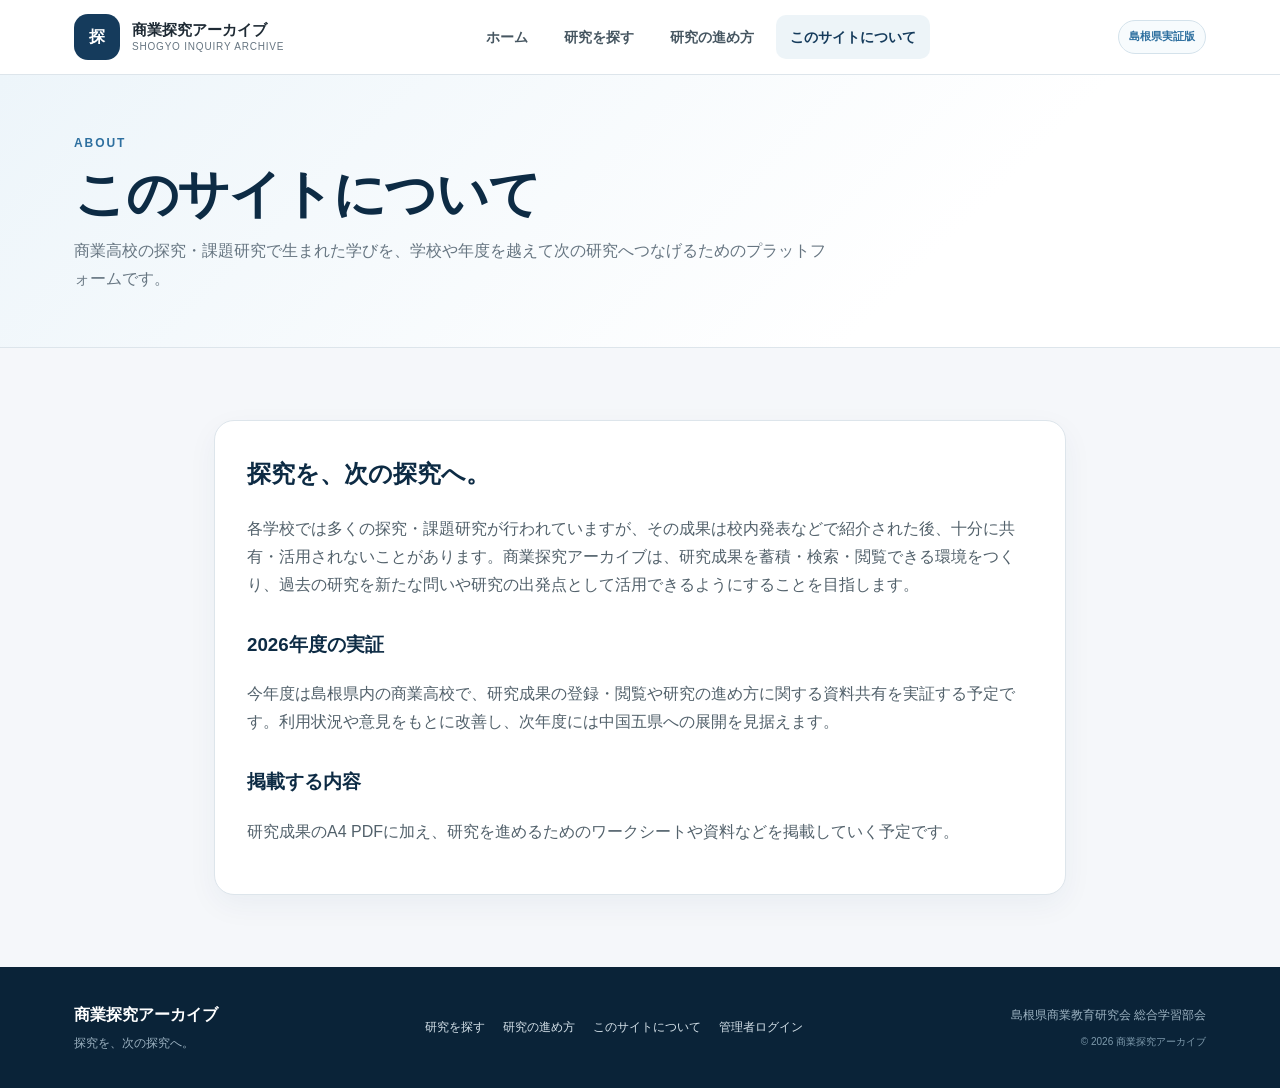
==== commit da815dd0: "Add files via upload" ====
--- a/about.html
+++ b/about.html
@@ -2,4 +2,4 @@
 <html lang="ja"><head><meta charset="utf-8"><meta name="viewport" content="width=device-width, initial-scale=1"><meta name="theme-color" content="#153b5c"><title>このサイトについて｜商業探究アーカイブ</title><link rel="icon" href="assets/favicon.svg" type="image/svg+xml"><link rel="stylesheet" href="css/style.css"></head>
 <body data-page="about"><a class="skip-link" href="#main">本文へ移動</a><header class="site-header"><div class="header-inner"><a class="brand" href="index.html"><span class="brand-mark">探</span><span class="brand-text"><strong>商業探究アーカイブ</strong><small>SHOGYO INQUIRY ARCHIVE</small></span></a><nav id="global-nav" class="global-nav"><a href="index.html">ホーム</a><a href="research.html">研究を探す</a><a href="guide.html">研究の進め方</a><a class="is-current" href="about.html">このサイトについて</a></nav><div class="header-tools"><span class="pilot-badge">島根県実証版</span><button class="menu-button" type="button" aria-expanded="false" aria-controls="global-nav">メニュー</button></div></div></header>
 <main id="main"><section class="page-hero"><div class="section-inner"><p class="section-kicker">ABOUT</p><h1>このサイトについて</h1><p>商業高校の探究・課題研究で生まれた学びを、学校や年度を越えて次の研究へつなげるためのプラットフォームです。</p></div></section><section class="content-section"><div class="section-inner narrow"><article class="prose-card"><h2>探究を、次の探究へ。</h2><p>各学校では多くの探究・課題研究が行われていますが、その成果は校内発表などで紹介された後、十分に共有・活用されないことがあります。商業探究アーカイブは、研究成果を蓄積・検索・閲覧できる環境をつくり、過去の研究を新たな問いや研究の出発点として活用できるようにすることを目指します。</p><h3>2026年度の実証</h3><p>今年度は島根県内の商業高校で、研究成果の登録・閲覧や研究の進め方に関する資料共有を実証する予定です。利用状況や意見をもとに改善し、次年度には中国五県への展開を見据えます。</p><h3>掲載する内容</h3><p>研究成果のA4 PDFに加え、研究を進めるためのワークシートや資料などを掲載していく予定です。</p></article></div></section></main>
-<footer class="site-footer"><div class="footer-inner"><div><strong>商業探究アーカイブ</strong><p>探究を、次の探究へ。</p></div><nav><a href="research.html">研究を探す</a><a href="guide.html">研究の進め方</a><a href="about.html">このサイトについて</a></nav><div class="footer-meta"><p>島根県商業教育研究会 総合学習部会</p><small>© 2026 商業探究アーカイブ</small></div></div></footer><script src="js/main.js"></script></body></html>
+<footer class="site-footer"><div class="footer-inner"><div><strong>商業探究アーカイブ</strong><p>探究を、次の探究へ。</p></div><nav><a href="research.html">研究を探す</a><a href="guide.html">研究の進め方</a><a href="about.html">このサイトについて</a><a href="admin/login.html">管理者ログイン</a></nav><div class="footer-meta"><p>島根県商業教育研究会 総合学習部会</p><small>© 2026 商業探究アーカイブ</small></div></div></footer><script src="js/main.js"></script></body></html>
--- a/css/style.css
+++ b/css/style.css
@@ -1,112 +1,346 @@
-@charset "utf-8";
 :root{
-  --navy:#0b3158;
-  --navy-2:#0d4277;
-  --blue:#1769aa;
-  --blue-bright:#2387cf;
-  --sky:#eaf5fc;
-  --sky-2:#f5faff;
-  --accent:#f0a234;
-  --ink:#16283a;
-  --muted:#607388;
-  --line:#dbe5ed;
-  --line-dark:#c9d6e0;
+  --navy:#153b5c;
+  --navy-deep:#0d2b44;
+  --blue:#2d6f9f;
+  --accent:#d79a36;
+  --bg:#f5f7fa;
   --surface:#ffffff;
-  --bg:#f6f9fc;
-  --success:#1e7a5d;
-  --shadow-sm:0 6px 18px rgba(20,49,76,.07);
-  --shadow-md:0 18px 44px rgba(20,49,76,.11);
-  --shadow-lg:0 28px 70px rgba(9,39,68,.16);
-  --radius-sm:10px;
-  --radius:18px;
-  --radius-lg:28px;
-  --container:1160px;
-}
+  --text:#1f2b35;
+  --muted:#667581;
+  --line:#dde5eb;
+  --radius:20px;
+  --shadow:0 18px 50px rgba(21,59,92,.10);
+  --max:1180px;
+}
+
 *{box-sizing:border-box}
 html{scroll-behavior:smooth}
-body{margin:0;background:var(--surface);color:var(--ink);font-family:-apple-system,BlinkMacSystemFont,"Hiragino Sans","Hiragino Kaku Gothic ProN","Yu Gothic",Meiryo,sans-serif;line-height:1.75;-webkit-font-smoothing:antialiased}
+body{margin:0;font-family:-apple-system,BlinkMacSystemFont,"Hiragino Sans","Yu Gothic",YuGothic,Meiryo,sans-serif;color:var(--text);background:var(--surface);line-height:1.75}
 a{color:inherit;text-decoration:none}
-button,input{font:inherit}
+button,input,select,textarea{font:inherit}
+button,select{cursor:pointer}
 img{max-width:100%;display:block}
-.skip-link{position:fixed;top:8px;left:8px;z-index:9999;padding:8px 14px;background:#fff;border-radius:8px;transform:translateY(-160%);box-shadow:var(--shadow-sm)}
-.skip-link:focus{transform:none}
-.sr-only{position:absolute!important;width:1px;height:1px;padding:0;margin:-1px;overflow:hidden;clip:rect(0,0,0,0);white-space:nowrap;border:0}
-
-.site-header{position:sticky;top:0;z-index:100;background:rgba(255,255,255,.93);backdrop-filter:saturate(160%) blur(18px);border-bottom:1px solid rgba(219,229,237,.9)}
-.header-inner{width:min(var(--container),calc(100% - 40px));height:76px;margin:auto;display:flex;align-items:center;gap:30px}
-.brand{display:inline-flex;align-items:center;gap:12px;min-width:max-content}
-.brand-mark{width:42px;height:42px;display:grid;place-items:center;border-radius:13px;background:linear-gradient(145deg,var(--navy),var(--blue));box-shadow:0 7px 20px rgba(11,58,111,.22);color:#fff;font-weight:800;position:relative;overflow:hidden}
-.brand-mark:after{content:"";position:absolute;width:26px;height:26px;border:1px solid rgba(255,255,255,.25);border-radius:50%;right:-8px;bottom:-10px}
-.brand-mark span{position:relative;z-index:1;font-size:18px}
-.brand-copy{display:flex;flex-direction:column;line-height:1.18}
-.brand-copy strong{font-size:17px;letter-spacing:.03em}
-.brand-copy small{font-size:9px;letter-spacing:.18em;color:#74869a;margin-top:5px;font-weight:700}
-.global-nav{margin-left:auto;display:flex;align-items:center;gap:5px}
-.global-nav a{position:relative;padding:11px 15px;color:#43596f;font-weight:700;font-size:14px;border-radius:10px;transition:.2s ease}
-.global-nav a:hover{background:#f2f7fb;color:var(--navy)}
-.global-nav a.is-current{color:var(--navy)}
-.global-nav a.is-current:after{content:"";position:absolute;left:16px;right:16px;bottom:4px;height:2px;background:var(--blue);border-radius:4px}
-.header-actions{display:flex;align-items:center;gap:12px;order:3}
-.pilot-badge{font-size:11px;font-weight:800;color:var(--blue);background:#edf7fd;border:1px solid #d6edf9;padding:6px 9px;border-radius:999px;white-space:nowrap}
-.menu-button{display:none;width:43px;height:43px;border:1px solid var(--line);border-radius:12px;background:#fff;align-items:center;justify-content:center;flex-direction:column;gap:4px;cursor:pointer}
-.menu-button span:not(.sr-only){width:18px;height:2px;background:var(--navy);border-radius:3px;transition:.2s}
-
-.hero{position:relative;overflow:hidden;background:linear-gradient(145deg,#f8fbfe 5%,#eff7fc 52%,#edf6fc 100%);border-bottom:1px solid #e0ebf3}
-.hero:before{content:"";position:absolute;inset:0;background-image:linear-gradient(rgba(18,78,125,.035) 1px,transparent 1px),linear-gradient(90deg,rgba(18,78,125,.035) 1px,transparent 1px);background-size:38px 38px;mask-image:linear-gradient(to bottom,black,transparent 86%)}
-.hero-orb{position:absolute;border-radius:50%;filter:blur(2px);opacity:.55}
-.hero-orb-1{width:420px;height:420px;background:radial-gradient(circle,rgba(35,135,207,.18),rgba(35,135,207,0));right:-80px;top:-140px}
-.hero-orb-2{width:300px;height:300px;background:radial-gradient(circle,rgba(240,162,52,.12),rgba(240,162,52,0));left:35%;bottom:-170px}
-.hero-inner{position:relative;z-index:2;width:min(var(--container),calc(100% - 40px));margin:auto;display:grid;grid-template-columns:minmax(0,1.1fr) minmax(390px,.9fr);gap:70px;align-items:center;padding:94px 0 88px}
-.eyebrow{display:flex;align-items:center;gap:10px;margin:0 0 20px;color:var(--blue);font-weight:800;font-size:13px;letter-spacing:.08em}
-.eyebrow span{width:28px;height:2px;background:var(--accent);border-radius:4px}
-.hero h1{margin:0;font-size:clamp(48px,6vw,78px);line-height:1.1;letter-spacing:-.045em;color:var(--navy);font-weight:800}
-.hero h1 em{font-style:normal;color:var(--blue)}
-.hero-lead{max-width:700px;margin:27px 0 0;color:#50667b;font-size:17px;line-height:2}
-.hero-cta-row{display:flex;align-items:center;gap:12px;margin-top:34px;flex-wrap:wrap}
-.button{min-height:50px;display:inline-flex;align-items:center;justify-content:center;gap:20px;padding:0 22px;border-radius:12px;font-weight:800;font-size:14px;transition:transform .2s,box-shadow .2s,background .2s}
-.button:hover{transform:translateY(-2px)}
-.button-primary{background:linear-gradient(135deg,var(--navy-2),var(--blue));color:#fff;box-shadow:0 10px 24px rgba(11,66,119,.22)}
-.button-primary:hover{box-shadow:0 16px 30px rgba(11,66,119,.3)}
-.button-ghost{background:#fff;color:var(--navy);border:1px solid var(--line-dark)}
-.button-light{background:#fff;color:var(--navy);box-shadow:0 10px 30px rgba(6,32,58,.16)}
-.hero-note{display:flex;align-items:center;gap:8px;margin-top:20px;color:#6c8094;font-size:12px;font-weight:700}
-.hero-note .dot{width:7px;height:7px;border-radius:50%;background:#34a37a;box-shadow:0 0 0 5px rgba(52,163,122,.1)}
-.hero-panel{background:rgba(255,255,255,.85);border:1px solid rgba(255,255,255,.95);border-radius:var(--radius-lg);padding:27px;box-shadow:var(--shadow-lg);backdrop-filter:blur(15px)}
-.hero-panel-head{display:flex;flex-direction:column;margin-bottom:16px}.hero-panel-head span{font-size:10px;letter-spacing:.17em;color:var(--blue);font-weight:900}.hero-panel-head strong{font-size:20px;color:var(--navy);margin-top:4px}
-.choice-card{display:grid;grid-template-columns:54px 1fr 28px;align-items:center;gap:14px;padding:17px;border:1px solid var(--line);border-radius:16px;margin-top:10px;background:#fff;transition:.22s ease}
-.choice-card:hover{border-color:#b8d5e8;box-shadow:var(--shadow-sm);transform:translateY(-2px)}
-.choice-icon{width:52px;height:52px;border-radius:14px;display:grid;place-items:center;background:var(--sky);color:var(--blue);font-size:28px;font-weight:800}
-.choice-content{display:flex;flex-direction:column}.choice-content strong{font-size:16px;color:var(--navy)}.choice-content small{margin-top:3px;color:#718497;font-size:11px}.choice-arrow{color:var(--blue);font-weight:900;font-size:18px}
-.mini-stats{display:grid;grid-template-columns:repeat(3,1fr);gap:1px;margin-top:18px;border-radius:14px;overflow:hidden;background:var(--line)}
-.mini-stats div{background:#f8fbfd;padding:15px 6px;text-align:center;display:flex;flex-direction:column}.mini-stats strong{font-size:20px;color:var(--navy);line-height:1.2}.mini-stats span{font-size:10px;color:#798b9d;font-weight:700;margin-top:4px}
-
-.section-inner{width:min(var(--container),calc(100% - 40px));margin:auto}
-.quick-search-section{padding:48px 0 38px;background:#fff}
-.quick-search-card{display:grid;grid-template-columns:.9fr 1.2fr;gap:18px 42px;align-items:end;padding:32px 36px;border:1px solid var(--line);border-radius:22px;background:#fff;box-shadow:var(--shadow-sm)}
-.section-label{display:inline-block;font-size:10px;font-weight:900;letter-spacing:.17em;color:var(--blue);margin-bottom:7px}.section-label.light{color:#9fd7f7}
-.quick-search-copy h2,.section-heading h2,.guide-intro h2{margin:0;color:var(--navy);font-size:clamp(25px,3vw,36px);line-height:1.4;letter-spacing:-.025em}.quick-search-copy p,.section-heading p{margin:7px 0 0;color:var(--muted);font-size:14px}
-.search-input-wrap{height:58px;display:grid;grid-template-columns:42px 1fr auto;align-items:center;border:1px solid #cbd9e4;border-radius:14px;background:#fafeff;padding:5px 5px 5px 9px;transition:.2s}.search-input-wrap:focus-within{border-color:#66a9d3;box-shadow:0 0 0 4px rgba(35,135,207,.1);background:#fff}.search-icon{text-align:center;font-size:26px;color:#7890a5;transform:translateY(-2px)}.search-input-wrap input{width:100%;height:100%;border:0;outline:0;background:transparent;color:var(--ink);font-size:15px;min-width:0}.search-input-wrap input::placeholder{color:#98a8b7}.search-input-wrap button{height:46px;border:0;border-radius:10px;background:var(--navy);color:#fff;font-weight:800;padding:0 21px;cursor:pointer;transition:.2s}.search-input-wrap button:hover{background:var(--blue)}
-.popular-words{grid-column:2;display:flex;align-items:center;gap:7px;flex-wrap:wrap;margin-top:-8px}.popular-words>span{font-size:11px;color:#8999a8;margin-right:2px}.popular-words a{font-size:11px;color:#587189;background:#f3f7fa;border-radius:999px;padding:4px 9px}.popular-words a:hover{background:var(--sky);color:var(--blue)}
-
-.latest-section{padding:74px 0 86px;background:#fff}.section-heading{margin-bottom:30px}.split-heading{display:flex;justify-content:space-between;align-items:end;gap:30px}.text-link{display:inline-flex;align-items:center;gap:8px;color:var(--blue);font-weight:800;font-size:13px}.text-link span{transition:.2s}.text-link:hover span{transform:translateX(4px)}.research-grid{display:grid;grid-template-columns:repeat(3,1fr);gap:18px}.research-card{display:flex;flex-direction:column;min-height:330px;border:1px solid var(--line);border-radius:20px;background:#fff;padding:24px;box-shadow:0 7px 22px rgba(22,54,81,.045);transition:.22s}.research-card:hover{transform:translateY(-4px);border-color:#bed8e8;box-shadow:var(--shadow-md)}.research-card-top{display:flex;align-items:center;justify-content:space-between;gap:8px;margin-bottom:18px}.research-school{color:#647b90;font-size:11px;font-weight:700;white-space:nowrap;overflow:hidden;text-overflow:ellipsis}.research-year{font-size:10px;color:var(--blue);background:var(--sky);border-radius:999px;padding:5px 8px;font-weight:900}.research-card h3{font-size:18px;line-height:1.55;color:var(--navy);margin:0 0 10px}.research-summary{font-size:13px;color:#65798c;margin:0;display:-webkit-box;-webkit-line-clamp:3;-webkit-box-orient:vertical;overflow:hidden}.tag-list{display:flex;flex-wrap:wrap;gap:6px;margin-top:17px}.tag{font-size:10px;font-weight:700;color:#5b7185;padding:4px 8px;background:#f4f7fa;border-radius:7px}.research-card-bottom{margin-top:auto;padding-top:20px;display:flex;justify-content:space-between;align-items:center;border-top:1px solid #edf2f6}.category-label{font-size:11px;color:#7d8d9c}.card-link{font-size:12px;font-weight:800;color:var(--blue)}
-.skeleton-card{gap:14px;pointer-events:none}.skeleton-card div{height:15px;border-radius:7px;background:linear-gradient(90deg,#edf2f5 25%,#f7f9fb 50%,#edf2f5 75%);background-size:200% 100%;animation:skeleton 1.6s infinite}.skeleton-card div:nth-child(1){width:55%}.skeleton-card div:nth-child(2){height:62px;width:92%}.skeleton-card div:nth-child(3){width:75%}@keyframes skeleton{to{background-position:-200% 0}}
-.mobile-link{display:none;margin-top:22px}
-
-.guide-preview{padding:82px 0;background:linear-gradient(145deg,#092d52,#0c467d);color:#fff;position:relative;overflow:hidden}.guide-preview:after{content:"";position:absolute;right:-160px;top:-220px;width:520px;height:520px;border-radius:50%;border:80px solid rgba(255,255,255,.03)}.guide-preview-grid{position:relative;z-index:1;display:grid;grid-template-columns:.8fr 1.2fr;gap:72px;align-items:center}.guide-intro h2{color:#fff;font-size:clamp(35px,4vw,50px);line-height:1.35}.guide-intro p{color:#c4d8e8;margin:18px 0 27px;max-width:480px}.steps-preview{display:grid;grid-template-columns:repeat(3,1fr);gap:10px}.step-pill{min-height:94px;background:rgba(255,255,255,.085);border:1px solid rgba(255,255,255,.13);border-radius:14px;padding:15px;display:flex;flex-direction:column;justify-content:space-between;transition:.2s}.step-pill:hover{background:rgba(255,255,255,.13);transform:translateY(-2px)}.step-pill span{color:#7ecaf4;font-size:10px;font-weight:900;letter-spacing:.12em}.step-pill strong{font-size:13px;line-height:1.5}
-
-.platform-section{padding:78px 0;background:var(--bg)}.centered{text-align:center;max-width:700px;margin:0 auto 32px}.stats-grid{display:grid;grid-template-columns:repeat(3,1fr);gap:16px;max-width:850px;margin:auto}.stat-card{background:#fff;border:1px solid var(--line);border-radius:18px;padding:24px;text-align:center;box-shadow:var(--shadow-sm);position:relative}.stat-icon{display:grid;place-items:center;width:38px;height:38px;margin:0 auto 10px;border-radius:11px;background:var(--sky);color:var(--blue);font-weight:900}.stat-card strong{font-size:38px;line-height:1;color:var(--navy);letter-spacing:-.04em}.stat-card>span:not(.stat-icon){font-size:13px;font-weight:800;color:var(--navy);margin-left:4px}.stat-card small{display:block;color:#8b99a7;font-size:10px;margin-top:8px}
-
-.mission-section{padding:64px 0;background:#fff}.mission-grid{display:grid;grid-template-columns:.8fr 1.2fr;gap:70px;align-items:center}.mission-quote{display:flex;gap:12px;align-items:flex-start}.mission-quote span{font-family:Georgia,serif;color:var(--accent);font-size:58px;line-height:.8}.mission-quote p{font-size:28px;line-height:1.5;font-weight:800;color:var(--navy);margin:0}.mission-copy p{font-size:15px;color:#607489;margin:0 0 15px}
-
-.site-footer{background:#081f37;color:#fff;padding:54px 0 26px}.footer-inner{width:min(var(--container),calc(100% - 40px));margin:auto;display:grid;grid-template-columns:1.2fr .8fr .9fr;gap:40px;align-items:start}.brand-footer .brand-copy strong{color:#fff}.brand-footer .brand-copy small{color:#7f9ab1}.footer-brand>p{font-size:12px;color:#8ea6ba;margin:13px 0 0 54px}.footer-nav{display:flex;flex-direction:column;gap:8px}.footer-nav a{color:#b8c8d5;font-size:12px}.footer-nav a:hover{color:#fff}.footer-meta{text-align:right}.footer-meta p{font-size:12px;color:#b7c7d4;margin:2px 0 8px}.footer-meta small{font-size:10px;color:#6f899f}
-
-/* sub pages */
-.page-hero{padding:64px 0 48px;background:linear-gradient(145deg,#f8fbfe,#eef7fd);border-bottom:1px solid var(--line)}.page-hero h1{margin:6px 0 8px;color:var(--navy);font-size:clamp(34px,5vw,52px);letter-spacing:-.035em}.page-hero p{max-width:700px;color:var(--muted);margin:0}.content-section{padding:58px 0 80px}.notice-card{padding:24px;border:1px solid var(--line);border-radius:18px;background:#fff;box-shadow:var(--shadow-sm)}
-.filter-panel{padding:25px;border:1px solid var(--line);border-radius:18px;background:#fff;box-shadow:var(--shadow-sm);margin-bottom:28px}.filter-grid{display:grid;grid-template-columns:2fr repeat(4,1fr);gap:12px}.field label{display:block;font-size:10px;font-weight:800;color:#61788e;margin-bottom:5px}.field input,.field select{width:100%;height:46px;border:1px solid var(--line-dark);border-radius:10px;background:#fff;padding:0 12px;color:var(--ink);outline:none}.field input:focus,.field select:focus{border-color:#66a9d3;box-shadow:0 0 0 3px rgba(35,135,207,.08)}.filter-actions{display:flex;justify-content:flex-end;gap:8px;margin-top:14px}.small-button{height:42px;padding:0 18px;border:0;border-radius:9px;background:var(--navy);color:#fff;font-weight:800;cursor:pointer}.small-button.secondary{background:#eef4f8;color:#4d6479}.results-meta{display:flex;justify-content:space-between;align-items:center;margin-bottom:15px;color:#677d91;font-size:12px}.guide-list{display:grid;gap:12px}.guide-step{display:grid;grid-template-columns:66px 1fr 34px;gap:18px;align-items:center;border:1px solid var(--line);border-radius:16px;padding:18px 20px;background:#fff;transition:.2s}.guide-step:hover{transform:translateY(-2px);box-shadow:var(--shadow-sm);border-color:#bed6e7}.guide-step-num{width:52px;height:52px;border-radius:14px;background:var(--sky);display:grid;place-items:center;color:var(--blue);font-size:12px;font-weight:900}.guide-step strong{color:var(--navy);font-size:16px}.guide-step p{margin:3px 0 0;color:#74889a;font-size:12px}.guide-step-arrow{color:var(--blue);font-weight:900}.about-layout{display:grid;grid-template-columns:1fr 1fr;gap:18px}.about-card{padding:28px;border:1px solid var(--line);border-radius:18px;background:#fff}.about-card h2{margin:0 0 10px;color:var(--navy);font-size:20px}.about-card p{margin:0;color:#607489;font-size:14px}
-
-@media(max-width:980px){
-  .header-inner{width:min(100% - 28px,var(--container));height:70px}.pilot-badge{display:none}.menu-button{display:flex}.global-nav{display:none;position:absolute;top:70px;left:0;right:0;background:#fff;padding:10px 18px 18px;border-bottom:1px solid var(--line);box-shadow:var(--shadow-md);flex-direction:column;align-items:stretch;gap:3px}.global-nav.is-open{display:flex}.global-nav a{padding:12px}.global-nav a.is-current:after{display:none}.header-actions{margin-left:auto}.hero-inner{grid-template-columns:1fr;gap:42px;padding:72px 0 64px}.hero-copy-wrap{max-width:760px}.hero-panel{max-width:720px;width:100%}.quick-search-card{grid-template-columns:1fr}.popular-words{grid-column:auto}.research-grid{grid-template-columns:repeat(2,1fr)}.guide-preview-grid{grid-template-columns:1fr;gap:42px}.steps-preview{grid-template-columns:repeat(3,1fr)}.filter-grid{grid-template-columns:repeat(2,1fr)}.field:first-child{grid-column:1/-1}.footer-inner{grid-template-columns:1fr 1fr}.footer-meta{grid-column:1/-1;text-align:left}.mission-grid{gap:36px}
-}
-@media(max-width:640px){
-  .header-inner,.section-inner,.footer-inner,.hero-inner{width:calc(100% - 28px)}.brand-copy strong{font-size:15px}.brand-copy small{font-size:8px}.brand-mark{width:39px;height:39px;border-radius:12px}.hero-inner{padding:52px 0 48px}.hero h1{font-size:48px}.hero-lead{font-size:14px;line-height:1.9}.hero-cta-row{align-items:stretch}.button{width:100%}.hero-panel{padding:18px;border-radius:20px}.choice-card{grid-template-columns:46px 1fr 20px;padding:13px}.choice-icon{width:45px;height:45px}.mini-stats strong{font-size:18px}.quick-search-section{padding:28px 0 20px}.quick-search-card{padding:22px 18px;gap:18px;border-radius:18px}.quick-search-copy h2{font-size:23px}.search-input-wrap{height:auto;grid-template-columns:36px 1fr}.search-input-wrap button{grid-column:1/-1;width:100%;margin-top:5px}.popular-words{margin-top:0}.latest-section{padding:54px 0 60px}.split-heading{align-items:start}.desktop-link{display:none}.mobile-link{display:inline-flex}.research-grid{grid-template-columns:1fr}.research-card{min-height:300px}.guide-preview{padding:62px 0}.guide-intro h2{font-size:34px}.steps-preview{grid-template-columns:repeat(2,1fr)}.step-pill{min-height:86px}.platform-section{padding:58px 0}.stats-grid{grid-template-columns:1fr}.mission-section{padding:50px 0}.mission-grid{grid-template-columns:1fr;gap:20px}.mission-quote p{font-size:23px}.footer-inner{grid-template-columns:1fr;gap:26px}.footer-meta{grid-column:auto}.footer-brand>p{margin-left:51px}.filter-grid{grid-template-columns:1fr}.field:first-child{grid-column:auto}.about-layout{grid-template-columns:1fr}.page-hero{padding:44px 0 36px}
-}
+
+/* Accessibility */
+.skip-link{position:fixed;left:16px;top:-60px;z-index:1000;padding:10px 14px;border-radius:8px;background:var(--navy-deep);color:#fff;font-weight:700;transition:top .15s ease}
+.skip-link:focus{top:16px}
+.sr-only{position:absolute;width:1px;height:1px;padding:0;margin:-1px;overflow:hidden;clip:rect(0,0,0,0);white-space:nowrap;border:0}
+
+/* Header */
+.site-header{position:sticky;top:0;z-index:50;background:rgba(255,255,255,.96);backdrop-filter:blur(10px);border-bottom:1px solid var(--line)}
+.header-inner{position:relative;max-width:var(--max);margin:0 auto;padding:14px 24px;display:flex;align-items:center;justify-content:space-between;gap:28px}
+.brand{display:flex;align-items:center;gap:12px;min-width:0}
+.brand-mark{display:grid;place-items:center;width:46px;height:46px;border-radius:14px;background:var(--navy);color:#fff;font-weight:800;letter-spacing:.06em;flex:0 0 auto}
+.brand-text{display:flex;flex-direction:column;line-height:1.35}
+.brand-text strong{font-size:15px}
+.brand-text small{font-size:10px;color:var(--muted);letter-spacing:.08em}
+.global-nav{display:flex;gap:8px;align-items:center}
+.global-nav a{padding:10px 14px;border-radius:10px;font-size:14px;font-weight:700;color:#465661}
+.global-nav a:hover,.global-nav a.is-current{background:#edf4f8;color:var(--navy)}
+.header-tools{display:flex;align-items:center;gap:10px}
+.pilot-badge{padding:6px 10px;border:1px solid #d4e2eb;border-radius:999px;background:#f7fbfd;color:var(--blue);font-size:11px;font-weight:800;white-space:nowrap}
+.menu-button{display:none;border:1px solid var(--line);background:#fff;border-radius:10px;padding:8px 12px;color:var(--navy);font-weight:800}
+
+/* Home hero — Version 0.1 design preserved */
+.hero{background:linear-gradient(135deg,#edf5fa 0%,#fff 58%,#f7f1e7 100%);border-bottom:1px solid var(--line)}
+.hero-inner{max-width:var(--max);margin:0 auto;padding:88px 24px 78px}
+.hero-eyebrow{margin:0 0 14px;color:var(--blue);font-size:13px;font-weight:800;letter-spacing:.12em}
+.hero h1{margin:0;font-size:clamp(42px,7vw,78px);line-height:1.12;letter-spacing:-.04em;color:var(--navy-deep)}
+.hero h1 span{color:var(--blue)}
+.hero-copy{max-width:760px;margin:24px 0 0;font-size:18px;color:#53636f}
+.hero-actions{display:grid;grid-template-columns:repeat(2,minmax(0,1fr));gap:18px;margin-top:48px}
+.action-card{position:relative;padding:28px 30px 26px;border:1px solid var(--line);border-radius:var(--radius);background:#fff;box-shadow:var(--shadow);transition:.2s ease;overflow:hidden}
+.action-card:hover{transform:translateY(-3px);border-color:#b7cbd8}
+.action-card:focus-visible{outline:3px solid rgba(45,111,159,.26);outline-offset:3px}
+.action-card strong{display:block;margin-top:18px;font-size:28px;color:var(--navy-deep)}
+.action-card>span:nth-of-type(2){display:block;margin-top:8px;color:var(--muted)}
+.action-number{font-weight:800;font-size:12px;letter-spacing:.14em;color:var(--blue)}
+.action-link{display:block;margin-top:22px;font-weight:800;color:var(--navy)}
+.action-primary{background:var(--navy);border-color:var(--navy);color:#fff}
+.action-primary strong,.action-primary .action-link{color:#fff}
+.action-primary>span:nth-of-type(2),.action-primary .action-number{color:#d7e7f2}
+
+/* Common sections */
+.section-inner{max-width:var(--max);margin:0 auto;padding:72px 24px}
+.section-inner.narrow{max-width:900px}
+.section-heading{margin-bottom:28px}
+.section-heading.centered{text-align:center}
+.section-heading h2{margin:0;font-size:32px;line-height:1.3;color:var(--navy-deep)}
+.section-heading p{margin:8px 0 0;color:var(--muted)}
+.section-kicker{font-size:12px!important;font-weight:800;letter-spacing:.16em;color:var(--blue)!important;margin-bottom:8px!important}
+.row-heading{display:flex;align-items:end;justify-content:space-between;gap:20px}
+.text-link{color:var(--blue);font-weight:800;font-size:14px}
+.text-link:hover,.card-link:hover{text-decoration:underline;text-underline-offset:3px}
+
+/* Home quick search */
+.search-section{background:#fff}
+.quick-search{display:flex;gap:10px;margin-top:28px}
+.quick-search input{flex:1;min-width:0;border:1px solid #cfdbe3;border-radius:14px;padding:16px 18px;background:#fff;outline:none}
+.quick-search input:focus{border-color:var(--blue);box-shadow:0 0 0 4px rgba(45,111,159,.10)}
+.quick-search button{border:0;border-radius:14px;padding:0 26px;background:var(--navy);color:#fff;font-weight:800;cursor:pointer}
+.search-examples{display:flex;flex-wrap:wrap;gap:8px;margin-top:14px;align-items:center;color:var(--muted);font-size:12px}
+.search-examples a{padding:5px 9px;border-radius:999px;background:#edf4f8;color:var(--navy);font-weight:700}
+
+/* Research cards */
+.latest-section{background:var(--bg)}
+.research-grid{display:grid;grid-template-columns:repeat(3,minmax(0,1fr));gap:18px}
+.research-card{display:flex;flex-direction:column;min-height:310px;padding:24px;border:1px solid var(--line);border-radius:18px;background:#fff;box-shadow:0 10px 28px rgba(21,59,92,.06);transition:transform .18s ease,border-color .18s ease,box-shadow .18s ease}
+.research-card:hover{transform:translateY(-2px);border-color:#c5d6e1;box-shadow:0 14px 34px rgba(21,59,92,.09)}
+.research-meta{font-size:12px;font-weight:800;color:var(--blue)}
+.research-card h3{margin:12px 0 10px;font-size:20px;line-height:1.5;color:var(--navy-deep)}
+.research-card p{margin:0;color:var(--muted);font-size:14px}
+.research-summary{display:-webkit-box;-webkit-line-clamp:4;-webkit-box-orient:vertical;overflow:hidden}
+.tag-list{display:flex;flex-wrap:wrap;gap:6px;margin:18px 0 22px}
+.tag{padding:5px 9px;background:#edf4f8;border-radius:999px;color:var(--navy);font-size:11px;font-weight:700}
+.card-link{margin-top:auto;font-weight:800;color:var(--blue);font-size:14px}
+.research-card-footer{display:flex;align-items:center;justify-content:space-between;gap:12px;margin-top:auto;padding-top:2px}
+.category-label{font-size:11px;font-weight:800;color:#6b7880}
+.sample-label{display:inline-block;margin-left:6px;padding:2px 7px;border-radius:999px;background:#fff5df;color:#9a6818;font-size:10px;font-weight:800}
+
+/* Home stats */
+.stats-section{background:var(--navy-deep);color:#fff}
+.section-heading.inverse h2,.section-heading.inverse p{color:#fff}
+.section-heading.inverse .section-kicker{color:#9fc1d8!important}
+.stats-grid{display:grid;grid-template-columns:repeat(3,1fr);gap:16px;max-width:760px;margin:0 auto}
+.stat-card{text-align:center;padding:26px 18px;border:1px solid rgba(255,255,255,.15);border-radius:18px;background:rgba(255,255,255,.06)}
+.stat-label{display:block;font-size:13px;color:#c6d9e6;margin-bottom:4px}
+.stat-card strong{font-size:42px;line-height:1.1;margin-right:3px}
+.stat-unit{color:#dce8ef;font-size:13px;font-weight:700}
+
+/* Home about */
+.about-brief{background:#fff}
+.about-grid{display:grid;grid-template-columns:1fr 1.2fr;gap:70px;align-items:start}
+.about-grid h2{margin:0;font-size:34px;line-height:1.4;color:var(--navy-deep)}
+.about-grid p{margin-top:0;color:var(--muted)}
+
+/* Sub-page hero */
+.page-hero{background:linear-gradient(135deg,#edf5fa 0%,#fff 72%);border-bottom:1px solid var(--line)}
+.page-hero .section-inner{padding-top:58px;padding-bottom:54px}
+.page-hero h1{margin:4px 0 10px;color:var(--navy-deep);font-size:clamp(34px,5vw,52px);line-height:1.25;letter-spacing:-.025em}
+.page-hero p{max-width:760px;margin:0;color:var(--muted);font-size:16px}
+
+/* Research search */
+.research-search-section{background:var(--bg)}
+.filter-panel{padding:28px;border:1px solid var(--line);border-radius:var(--radius);background:#fff;box-shadow:0 12px 34px rgba(21,59,92,.07)}
+.filter-panel-header{display:flex;align-items:flex-start;justify-content:space-between;gap:20px;margin-bottom:22px}
+.filter-panel-header h2{margin:0;color:var(--navy-deep);font-size:22px}
+.filter-panel-header p{margin:4px 0 0;color:var(--muted);font-size:13px}
+.filter-grid{display:grid;grid-template-columns:repeat(12,minmax(0,1fr));gap:16px}
+.field{grid-column:span 3}
+.field.field-keyword{grid-column:span 6}
+.field label{display:block;margin-bottom:7px;color:#42515b;font-size:12px;font-weight:800}
+.field input,.field select{width:100%;height:48px;border:1px solid #cfdbe3;border-radius:12px;background:#fff;color:var(--text);padding:0 13px;outline:none}
+.field input:focus,.field select:focus{border-color:var(--blue);box-shadow:0 0 0 4px rgba(45,111,159,.10)}
+.field select:disabled{background:#f4f6f7;color:#9aa4aa;cursor:not-allowed}
+.filter-actions{display:flex;justify-content:flex-end;gap:10px;margin-top:22px;padding-top:20px;border-top:1px solid #edf1f4}
+.small-button{min-width:126px;border:1px solid var(--navy);border-radius:12px;padding:11px 18px;background:var(--navy);color:#fff;font-weight:800}
+.small-button:hover{background:var(--navy-deep)}
+.small-button.secondary{border-color:#cfdbe3;background:#fff;color:var(--navy)}
+.small-button.secondary:hover{background:#f5f8fa}
+
+.results-header{display:flex;align-items:end;justify-content:space-between;gap:20px;margin:38px 0 18px}
+.results-title-wrap h2{margin:0;color:var(--navy-deep);font-size:26px}
+.results-count{margin:5px 0 0;color:var(--muted);font-size:13px}
+.results-count strong{color:var(--navy);font-size:19px}
+.sort-wrap{display:flex;align-items:center;gap:8px;color:var(--muted);font-size:12px;font-weight:700}
+.sort-wrap select{height:40px;border:1px solid #cfdbe3;border-radius:10px;background:#fff;padding:0 10px;color:var(--text)}
+.active-filters{display:flex;flex-wrap:wrap;gap:7px;margin:-5px 0 20px}
+.filter-chip{display:inline-flex;align-items:center;gap:6px;padding:5px 9px;border:1px solid #d5e2ea;border-radius:999px;background:#fff;color:var(--navy);font-size:11px;font-weight:700}
+.empty-state{grid-column:1/-1;padding:58px 24px;border:1px dashed #c8d7e0;border-radius:18px;background:#fff;text-align:center}
+.empty-state strong{display:block;color:var(--navy-deep);font-size:19px}
+.empty-state p{margin:7px 0 18px;color:var(--muted);font-size:14px}
+.notice-card{grid-column:1/-1;padding:28px;border:1px solid var(--line);border-radius:16px;background:#fff;color:var(--muted);text-align:center}
+
+/* Guide */
+.guide-section{background:var(--bg)}
+.guide-lead{max-width:760px;margin:0 0 30px;color:var(--muted)}
+.guide-list{display:grid;gap:14px}
+.guide-step{display:grid;grid-template-columns:76px 1fr auto;align-items:center;gap:22px;padding:22px 24px;border:1px solid var(--line);border-radius:16px;background:#fff;box-shadow:0 8px 24px rgba(21,59,92,.04)}
+.guide-step-number{display:grid;place-items:center;width:58px;height:58px;border-radius:16px;background:#edf4f8;color:var(--blue);font-size:18px;font-weight:800}
+.guide-step h2{margin:0;color:var(--navy-deep);font-size:19px}
+.guide-step p{margin:4px 0 0;color:var(--muted);font-size:13px}
+.guide-step-arrow{color:var(--blue);font-size:20px;font-weight:800}
+
+/* Article/detail */
+.content-section{background:var(--bg)}
+.detail-card,.prose-card{padding:32px;border:1px solid var(--line);border-radius:var(--radius);background:#fff;box-shadow:0 10px 30px rgba(21,59,92,.05)}
+.detail-meta{display:flex;flex-wrap:wrap;gap:8px;margin-bottom:18px}
+.detail-meta span{padding:5px 9px;border-radius:999px;background:#edf4f8;color:var(--navy);font-size:11px;font-weight:700}
+.detail-card h1{margin:0;color:var(--navy-deep);font-size:32px;line-height:1.4}
+.detail-subtitle{margin:8px 0 0;color:var(--muted)}
+.detail-summary{margin-top:28px;padding-top:24px;border-top:1px solid var(--line)}
+.detail-summary h2{margin:0 0 8px;color:var(--navy-deep);font-size:20px}
+.detail-summary p{margin:0;color:#4f5f69}
+.detail-data{display:grid;grid-template-columns:repeat(2,1fr);gap:12px;margin-top:24px}
+.detail-data div{padding:14px 16px;border-radius:12px;background:#f7f9fb}
+.detail-data dt{font-size:11px;font-weight:800;color:var(--muted)}
+.detail-data dd{margin:3px 0 0;color:var(--text);font-weight:700}
+.detail-actions{display:flex;gap:10px;flex-wrap:wrap;margin-top:28px}
+.pdf-button{display:inline-flex;align-items:center;justify-content:center;min-height:46px;padding:0 18px;border-radius:12px;background:var(--navy);color:#fff;font-weight:800}
+.pdf-button.is-disabled{background:#aab5bc;cursor:not-allowed}
+.back-link{display:inline-flex;align-items:center;min-height:46px;padding:0 16px;color:var(--blue);font-weight:800}
+.prose-card h2{margin-top:0;color:var(--navy-deep)}
+.prose-card h3{margin-top:30px;color:var(--navy-deep)}
+.prose-card p{color:#52616b}
+
+/* Footer */
+.site-footer{background:#0a2338;color:#d6e2ea}
+.footer-inner{max-width:var(--max);margin:0 auto;padding:34px 24px;display:flex;justify-content:space-between;gap:28px;align-items:center}
+.footer-inner strong{color:#fff}
+.footer-inner p{margin:4px 0 0;font-size:12px;color:#9cb2c1}
+.footer-inner nav{display:flex;gap:18px;font-size:12px}
+.footer-meta{text-align:right}
+.footer-meta small{color:#7f9bad;font-size:10px}
+
+@media (max-width:980px){
+  .pilot-badge{display:none}
+  .field{grid-column:span 6}
+  .field.field-keyword{grid-column:span 12}
+}
+
+@media (max-width:900px){
+  .global-nav{display:none;position:absolute;left:16px;right:16px;top:74px;padding:10px;background:#fff;border:1px solid var(--line);border-radius:14px;box-shadow:var(--shadow);flex-direction:column;align-items:stretch}
+  .global-nav.is-open{display:flex}
+  .menu-button{display:block}
+  .hero-inner{padding-top:64px}
+  .hero-actions,.research-grid,.stats-grid,.about-grid{grid-template-columns:1fr}
+  .about-grid{gap:18px}
+  .row-heading,.results-header{align-items:flex-start;flex-direction:column}
+  .research-card{min-height:0}
+  .footer-meta{text-align:left}
+}
+
+@media (max-width:640px){
+  .header-inner{padding:11px 16px}
+  .brand-text small{display:none}
+  .brand-text strong{font-size:13px}
+  .brand-mark{width:40px;height:40px;border-radius:12px}
+  .hero-inner,.section-inner{padding-left:18px;padding-right:18px}
+  .hero-inner{padding-top:48px;padding-bottom:54px}
+  .hero-copy{font-size:16px}
+  .hero-actions{margin-top:34px}
+  .action-card{padding:22px}
+  .action-card strong{font-size:24px}
+  .section-inner{padding-top:54px;padding-bottom:54px}
+  .section-heading h2{font-size:26px}
+  .quick-search{flex-direction:column}
+  .quick-search button{padding:14px 18px}
+  .filter-panel{padding:20px 16px}
+  .filter-panel-header{flex-direction:column}
+  .filter-grid{grid-template-columns:1fr}
+  .field,.field.field-keyword{grid-column:auto}
+  .filter-actions{flex-direction:column-reverse}
+  .small-button{width:100%}
+  .guide-step{grid-template-columns:56px 1fr;gap:14px;padding:18px}
+  .guide-step-number{width:50px;height:50px}
+  .guide-step-arrow{display:none}
+  .detail-card,.prose-card{padding:22px 18px}
+  .detail-card h1{font-size:26px}
+  .detail-data{grid-template-columns:1fr}
+  .footer-inner{align-items:flex-start;flex-direction:column}
+  .footer-inner nav{flex-wrap:wrap}
+}
+
+/* =========================================================
+   Version 0.4 — Research detail / PDF reader
+   Version 0.3 visual system is intentionally preserved.
+   ========================================================= */
+.detail-page-hero .section-inner{padding-top:34px;padding-bottom:28px}
+.detail-breadcrumb{display:inline-flex;align-items:center;margin-bottom:18px;color:var(--blue);font-size:13px;font-weight:800}
+.detail-breadcrumb:hover{text-decoration:underline;text-underline-offset:3px}
+.detail-hero-label{margin:0;color:var(--muted);font-size:13px;font-weight:700}
+.detail-content-section{padding-top:0}
+.research-detail-shell{display:grid;gap:24px}
+.research-detail-main{display:grid;grid-template-columns:minmax(0,1.65fr) minmax(280px,.72fr);gap:22px;align-items:start}
+.research-detail-primary,.research-detail-side{display:grid;gap:18px}
+.research-detail-hero-card{padding:36px 38px;border:1px solid var(--line);border-radius:var(--radius);background:#fff;box-shadow:0 12px 34px rgba(21,59,92,.06)}
+.research-detail-meta{display:flex;flex-wrap:wrap;gap:7px;margin-bottom:17px}
+.research-detail-meta span{padding:5px 9px;border-radius:999px;background:#edf4f8;color:var(--navy);font-size:11px;font-weight:800}
+.research-detail-hero-card h1{max-width:900px;margin:0;color:var(--navy-deep);font-size:clamp(30px,4vw,46px);line-height:1.38;letter-spacing:-.025em}
+.research-detail-subtitle{margin:10px 0 0;color:var(--muted);font-size:16px}
+.research-detail-hero-card .tag-list{margin-bottom:0}
+.detail-section-card{padding:28px 30px;border:1px solid var(--line);border-radius:18px;background:#fff;box-shadow:0 8px 24px rgba(21,59,92,.045)}
+.detail-section-head{display:flex;align-items:center;justify-content:space-between;gap:16px;margin-bottom:14px}
+.detail-section-head h2{margin:0;color:var(--navy-deep);font-size:21px}
+.detail-section-head small{color:var(--muted);font-size:11px;font-weight:700}
+.detail-section-card>p{margin:0;color:#4f5f69}
+.detail-facts{display:grid;grid-template-columns:1fr;gap:1px;padding:0;overflow:hidden;border:1px solid #e7edf1;border-radius:16px;background:#e7edf1}
+.detail-fact{padding:15px 16px;background:#fff}
+.detail-fact dt{margin:0;color:var(--muted);font-size:11px;font-weight:800}
+.detail-fact dd{margin:4px 0 0;color:var(--text);font-size:14px;font-weight:700;line-height:1.55}
+.point-list{display:grid;gap:10px;margin:0;padding:0;list-style:none}
+.point-list li{position:relative;padding:13px 15px 13px 42px;border-radius:13px;background:#f7f9fb;color:#42515b;font-size:14px;font-weight:650}
+.point-list li::before{content:"✓";position:absolute;left:15px;top:12px;display:grid;place-items:center;width:20px;height:20px;border-radius:50%;background:#e7f1f7;color:var(--blue);font-size:11px;font-weight:900}
+
+.report-card{position:relative;overflow:hidden;padding:30px;border:1px solid #cddde7;border-radius:18px;background:linear-gradient(135deg,#f8fbfd 0%,#fff 70%)}
+.report-card::after{content:"";position:absolute;right:-45px;top:-52px;width:150px;height:150px;border-radius:50%;background:rgba(45,111,159,.055)}
+.report-card-inner{position:relative;z-index:1;display:grid;grid-template-columns:66px 1fr;gap:20px;align-items:center}
+.report-icon{display:grid;place-items:center;width:66px;height:76px;border:1px solid #cfdee7;border-radius:13px;background:#fff;color:var(--navy);box-shadow:0 8px 20px rgba(21,59,92,.07)}
+.report-icon svg{width:30px;height:30px}
+.report-card h2{margin:0;color:var(--navy-deep);font-size:22px}
+.report-card p{margin:4px 0 0;color:var(--muted);font-size:13px}
+.report-meta{display:flex;flex-wrap:wrap;gap:7px;margin-top:12px}
+.report-meta span{padding:4px 8px;border-radius:999px;background:#edf4f8;color:var(--navy);font-size:10px;font-weight:800}
+.report-actions{position:relative;z-index:1;display:flex;flex-wrap:wrap;gap:10px;margin-top:22px}
+.report-primary-button,.report-secondary-button{display:inline-flex;align-items:center;justify-content:center;min-height:46px;padding:0 18px;border-radius:12px;font-weight:800;font-size:14px;transition:.18s ease}
+.report-primary-button{border:1px solid var(--navy);background:var(--navy);color:#fff}
+.report-primary-button:hover{background:var(--navy-deep)}
+.report-secondary-button{border:1px solid #cfdbe3;background:#fff;color:var(--navy)}
+.report-secondary-button:hover{background:#f4f8fa}
+.report-unavailable{display:inline-flex;align-items:center;min-height:46px;padding:0 16px;border-radius:12px;background:#eef1f3;color:#7b878f;font-size:13px;font-weight:800}
+
+.pdf-reader-section{display:none;padding:0;border:1px solid var(--line);border-radius:18px;background:#fff;box-shadow:0 10px 30px rgba(21,59,92,.055);overflow:hidden}
+.pdf-reader-section.is-open{display:block}
+.pdf-reader-header{display:flex;align-items:center;justify-content:space-between;gap:18px;padding:16px 20px;border-bottom:1px solid var(--line);background:#f8fafb}
+.pdf-reader-title strong{display:block;color:var(--navy-deep);font-size:14px}
+.pdf-reader-title small{display:block;margin-top:2px;color:var(--muted);font-size:10px}
+.pdf-reader-tools{display:flex;gap:8px;align-items:center}
+.pdf-tool-link,.pdf-close-button{display:inline-flex;align-items:center;justify-content:center;min-height:36px;padding:0 12px;border:1px solid #cfdbe3;border-radius:9px;background:#fff;color:var(--navy);font-size:11px;font-weight:800}
+.pdf-close-button{cursor:pointer}
+.pdf-reader-frame-wrap{position:relative;background:#eef2f5;min-height:72vh}
+.pdf-reader-frame{display:block;width:100%;height:78vh;min-height:620px;border:0;background:#fff}
+.pdf-reader-loading{position:absolute;inset:0;display:grid;place-items:center;color:var(--muted);font-size:13px;font-weight:700;pointer-events:none}
+.pdf-reader-loading.is-hidden{display:none}
+.pdf-reader-note{margin:0;padding:11px 18px;border-top:1px solid var(--line);background:#fbfcfd;color:var(--muted);font-size:10px;text-align:center}
+
+.related-grid{display:grid;grid-template-columns:repeat(3,minmax(0,1fr));gap:16px}
+.related-card{display:flex;flex-direction:column;min-height:220px;padding:20px;border:1px solid var(--line);border-radius:16px;background:#fff;transition:.18s ease}
+.related-card:hover{transform:translateY(-2px);border-color:#c5d6e1;box-shadow:0 10px 26px rgba(21,59,92,.07)}
+.related-card-meta{color:var(--blue);font-size:11px;font-weight:800}
+.related-card h3{margin:10px 0 8px;color:var(--navy-deep);font-size:17px;line-height:1.5}
+.related-card p{display:-webkit-box;margin:0;color:var(--muted);font-size:12px;-webkit-line-clamp:3;-webkit-box-orient:vertical;overflow:hidden}
+.related-card a{margin-top:auto;padding-top:16px;color:var(--blue);font-size:12px;font-weight:800}
+
+.material-list{display:grid;gap:10px}
+.material-item{display:grid;grid-template-columns:1fr auto;gap:16px;align-items:center;padding:14px 16px;border:1px solid var(--line);border-radius:13px;background:#fff}
+.material-item strong{display:block;color:var(--navy-deep);font-size:14px}
+.material-item small{display:block;margin-top:3px;color:var(--muted);font-size:10px}
+.material-item a{color:var(--blue);font-size:12px;font-weight:800}
+.material-empty{margin:0;padding:16px;border-radius:13px;background:#f7f9fb;color:var(--muted);font-size:12px}
+
+@media (max-width:900px){
+  .research-detail-main{grid-template-columns:1fr}
+  .research-detail-side{grid-template-columns:repeat(2,minmax(0,1fr))}
+  .related-grid{grid-template-columns:1fr}
+}
+
+@media (max-width:640px){
+  .detail-page-hero .section-inner{padding-top:26px;padding-bottom:20px}
+  .research-detail-hero-card{padding:25px 20px}
+  .research-detail-hero-card h1{font-size:28px}
+  .research-detail-subtitle{font-size:14px}
+  .detail-section-card{padding:22px 18px}
+  .research-detail-side{grid-template-columns:1fr}
+  .report-card{padding:22px 18px}
+  .report-card-inner{grid-template-columns:52px 1fr;gap:14px}
+  .report-icon{width:52px;height:62px}
+  .report-card h2{font-size:19px}
+  .report-actions{flex-direction:column}
+  .report-primary-button,.report-secondary-button,.report-unavailable{width:100%}
+  .pdf-reader-header{align-items:flex-start;flex-direction:column;padding:13px 14px}
+  .pdf-reader-tools{width:100%}
+  .pdf-tool-link,.pdf-close-button{flex:1}
+  .pdf-reader-frame-wrap{min-height:70vh}
+  .pdf-reader-frame{height:72vh;min-height:520px}
+  .material-item{grid-template-columns:1fr}
+}
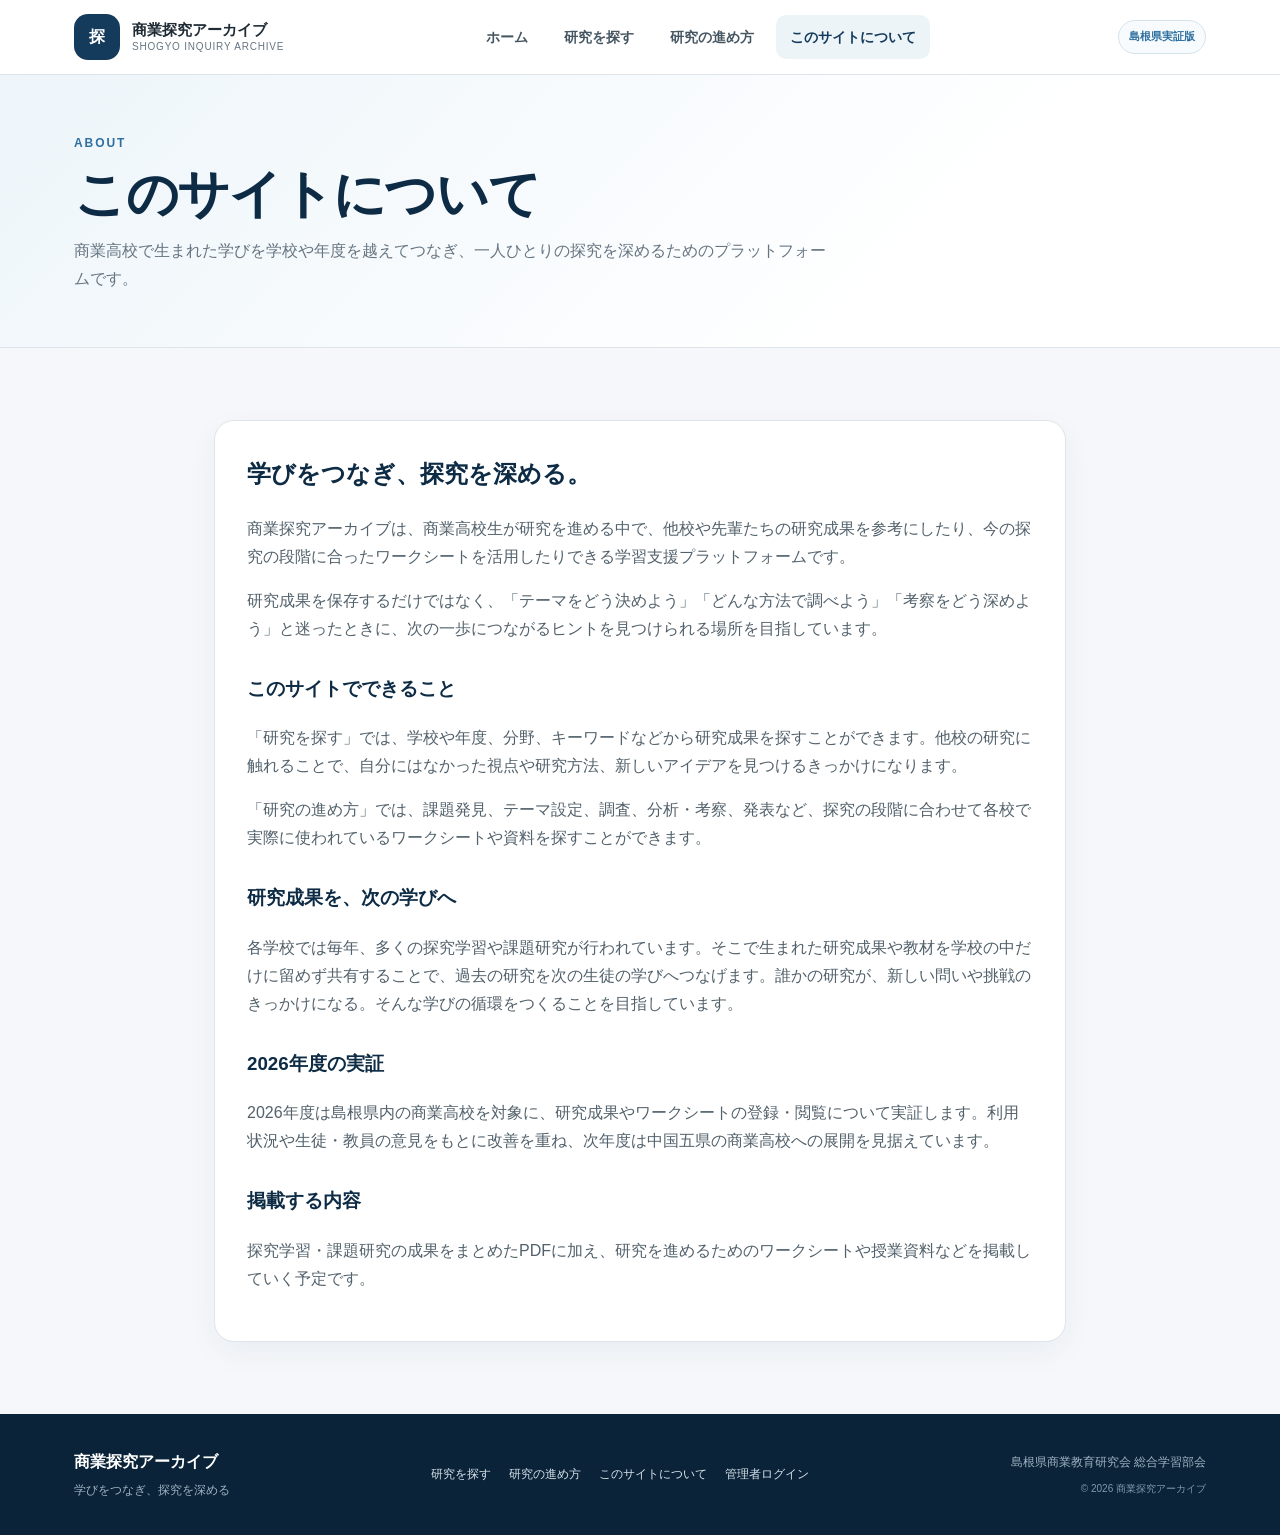
==== commit 3cd83906: "Update about.html" ====
--- a/about.html
+++ b/about.html
@@ -1,5 +1,66 @@
 <!doctype html>
-<html lang="ja"><head><meta charset="utf-8"><meta name="viewport" content="width=device-width, initial-scale=1"><meta name="theme-color" content="#153b5c"><title>このサイトについて｜商業探究アーカイブ</title><link rel="icon" href="assets/favicon.svg" type="image/svg+xml"><link rel="stylesheet" href="css/style.css"></head>
-<body data-page="about"><a class="skip-link" href="#main">本文へ移動</a><header class="site-header"><div class="header-inner"><a class="brand" href="index.html"><span class="brand-mark">探</span><span class="brand-text"><strong>商業探究アーカイブ</strong><small>SHOGYO INQUIRY ARCHIVE</small></span></a><nav id="global-nav" class="global-nav"><a href="index.html">ホーム</a><a href="research.html">研究を探す</a><a href="guide.html">研究の進め方</a><a class="is-current" href="about.html">このサイトについて</a></nav><div class="header-tools"><span class="pilot-badge">島根県実証版</span><button class="menu-button" type="button" aria-expanded="false" aria-controls="global-nav">メニュー</button></div></div></header>
-<main id="main"><section class="page-hero"><div class="section-inner"><p class="section-kicker">ABOUT</p><h1>このサイトについて</h1><p>商業高校の探究・課題研究で生まれた学びを、学校や年度を越えて次の研究へつなげるためのプラットフォームです。</p></div></section><section class="content-section"><div class="section-inner narrow"><article class="prose-card"><h2>探究を、次の探究へ。</h2><p>各学校では多くの探究・課題研究が行われていますが、その成果は校内発表などで紹介された後、十分に共有・活用されないことがあります。商業探究アーカイブは、研究成果を蓄積・検索・閲覧できる環境をつくり、過去の研究を新たな問いや研究の出発点として活用できるようにすることを目指します。</p><h3>2026年度の実証</h3><p>今年度は島根県内の商業高校で、研究成果の登録・閲覧や研究の進め方に関する資料共有を実証する予定です。利用状況や意見をもとに改善し、次年度には中国五県への展開を見据えます。</p><h3>掲載する内容</h3><p>研究成果のA4 PDFに加え、研究を進めるためのワークシートや資料などを掲載していく予定です。</p></article></div></section></main>
-<footer class="site-footer"><div class="footer-inner"><div><strong>商業探究アーカイブ</strong><p>探究を、次の探究へ。</p></div><nav><a href="research.html">研究を探す</a><a href="guide.html">研究の進め方</a><a href="about.html">このサイトについて</a><a href="admin/login.html">管理者ログイン</a></nav><div class="footer-meta"><p>島根県商業教育研究会 総合学習部会</p><small>© 2026 商業探究アーカイブ</small></div></div></footer><script src="js/main.js"></script></body></html>
+<html lang="ja">
+<head>
+  <meta charset="utf-8">
+  <meta name="viewport" content="width=device-width, initial-scale=1">
+  <meta name="theme-color" content="#153b5c">
+  <title>このサイトについて｜商業探究アーカイブ</title>
+  <meta name="description" content="商業探究アーカイブは、商業高校で生まれた研究成果やワークシートを共有し、学びをつなぎ、探究を深めるためのプラットフォームです。">
+  <link rel="icon" href="assets/favicon.svg" type="image/svg+xml">
+  <link rel="stylesheet" href="css/style.css">
+</head>
+<body data-page="about">
+  <a class="skip-link" href="#main">本文へ移動</a>
+  <header class="site-header">
+    <div class="header-inner">
+      <a class="brand" href="index.html" aria-label="商業探究アーカイブ ホームへ">
+        <span class="brand-mark" aria-hidden="true">探</span>
+        <span class="brand-text"><strong>商業探究アーカイブ</strong><small>SHOGYO INQUIRY ARCHIVE</small></span>
+      </a>
+      <nav id="global-nav" class="global-nav" aria-label="メインナビゲーション">
+        <a href="index.html">ホーム</a>
+        <a href="research.html">研究を探す</a>
+        <a href="guide.html">研究の進め方</a>
+        <a class="is-current" href="about.html">このサイトについて</a>
+      </nav>
+      <div class="header-tools"><span class="pilot-badge">島根県実証版</span><button class="menu-button" type="button" aria-expanded="false" aria-controls="global-nav">メニュー</button></div>
+    </div>
+  </header>
+
+  <main id="main">
+    <section class="page-hero">
+      <div class="section-inner">
+        <p class="section-kicker">ABOUT</p>
+        <h1>このサイトについて</h1>
+        <p>商業高校で生まれた学びを学校や年度を越えてつなぎ、一人ひとりの探究を深めるためのプラットフォームです。</p>
+      </div>
+    </section>
+
+    <section class="content-section">
+      <div class="section-inner narrow">
+        <article class="prose-card">
+          <h2>学びをつなぎ、探究を深める。</h2>
+          <p>商業探究アーカイブは、商業高校生が研究を進める中で、他校や先輩たちの研究成果を参考にしたり、今の探究の段階に合ったワークシートを活用したりできる学習支援プラットフォームです。</p>
+          <p>研究成果を保存するだけではなく、「テーマをどう決めよう」「どんな方法で調べよう」「考察をどう深めよう」と迷ったときに、次の一歩につながるヒントを見つけられる場所を目指しています。</p>
+
+          <h3>このサイトでできること</h3>
+          <p>「研究を探す」では、学校や年度、分野、キーワードなどから研究成果を探すことができます。他校の研究に触れることで、自分にはなかった視点や研究方法、新しいアイデアを見つけるきっかけになります。</p>
+          <p>「研究の進め方」では、課題発見、テーマ設定、調査、分析・考察、発表など、探究の段階に合わせて各校で実際に使われているワークシートや資料を探すことができます。</p>
+
+          <h3>研究成果を、次の学びへ</h3>
+          <p>各学校では毎年、多くの探究学習や課題研究が行われています。そこで生まれた研究成果や教材を学校の中だけに留めず共有することで、過去の研究を次の生徒の学びへつなげます。誰かの研究が、新しい問いや挑戦のきっかけになる。そんな学びの循環をつくることを目指しています。</p>
+
+          <h3>2026年度の実証</h3>
+          <p>2026年度は島根県内の商業高校を対象に、研究成果やワークシートの登録・閲覧について実証します。利用状況や生徒・教員の意見をもとに改善を重ね、次年度は中国五県の商業高校への展開を見据えています。</p>
+
+          <h3>掲載する内容</h3>
+          <p>探究学習・課題研究の成果をまとめたPDFに加え、研究を進めるためのワークシートや授業資料などを掲載していく予定です。</p>
+        </article>
+      </div>
+    </section>
+  </main>
+
+  <footer class="site-footer"><div class="footer-inner"><div><strong>商業探究アーカイブ</strong><p>学びをつなぎ、探究を深める</p></div><nav aria-label="フッターナビゲーション"><a href="research.html">研究を探す</a><a href="guide.html">研究の進め方</a><a href="about.html">このサイトについて</a><a href="admin/login.html">管理者ログイン</a></nav><div class="footer-meta"><p>島根県商業教育研究会 総合学習部会</p><small>© 2026 商業探究アーカイブ</small></div></div></footer>
+  <script src="js/main.js"></script>
+</body>
+</html>
--- a/css/style.css
+++ b/css/style.css
@@ -344,3 +344,165 @@
   .pdf-reader-frame{height:72vh;min-height:520px}
   .material-item{grid-template-columns:1fr}
 }
+
+/* =========================================================
+   Version 0.8 — Mobile-first compact redesign
+   Desktop design is preserved. These rules target mobile only.
+   ========================================================= */
+@media (max-width: 768px){
+  :root{
+    --mobile-bg:#eef3f7;
+    --mobile-line:#cbd7e0;
+    --mobile-shadow:0 6px 18px rgba(13,43,68,.08);
+  }
+
+  body{background:#fff;line-height:1.65}
+
+  /* Header: compact, secondary to content */
+  .site-header{border-bottom-color:#dbe4ea}
+  .header-inner{padding:8px 12px;gap:10px;min-height:58px}
+  .brand{gap:9px}
+  .brand-mark{width:34px;height:34px;border-radius:10px;font-size:13px}
+  .brand-text strong{font-size:12px;white-space:nowrap}
+  .brand-text small{display:none}
+  .menu-button{padding:7px 10px;border-radius:9px;font-size:12px;min-height:34px}
+  .global-nav{top:62px;left:10px;right:10px;padding:8px;border-radius:12px}
+  .global-nav a{padding:9px 10px;font-size:12px}
+
+  /* Hero: brand message first, but not oversized */
+  .hero-inner{padding:30px 14px 26px}
+  .hero-eyebrow{margin-bottom:7px;font-size:9px;letter-spacing:.12em}
+  .hero h1{font-size:clamp(31px,9.5vw,40px);line-height:1.16;letter-spacing:-.035em}
+  .hero h1 span{display:block;white-space:nowrap}
+  .hero-copy{margin-top:14px;max-width:none;font-size:13px;line-height:1.75}
+  .hero-actions{grid-template-columns:1fr;gap:9px;margin-top:20px}
+  .action-card{padding:16px 16px 15px;border-radius:14px;box-shadow:var(--mobile-shadow)}
+  .action-card strong{margin-top:9px;font-size:18px;line-height:1.35}
+  .action-card>span:nth-of-type(2){margin-top:5px;font-size:12px;line-height:1.65}
+  .action-number{font-size:9px;letter-spacing:.12em}
+  .action-link{margin-top:12px;font-size:11px}
+
+  /* General section density */
+  .section-inner{padding:34px 14px}
+  .section-heading{margin-bottom:16px}
+  .section-kicker{margin-bottom:4px!important;font-size:8px!important;letter-spacing:.15em}
+  .section-heading h2{font-size:20px;line-height:1.35}
+  .section-heading p{margin-top:5px;font-size:11px;line-height:1.65}
+  .row-heading{gap:8px}
+  .text-link{font-size:10px}
+
+  /* Quick search: compact and task focused */
+  .quick-search{gap:7px;margin-top:16px}
+  .quick-search input{height:52px;min-height:52px;padding:0 14px;border-radius:11px;font-size:13px}
+  .quick-search button{height:52px;min-height:52px;padding:0 16px;border-radius:11px;font-size:13px}
+  .search-examples{gap:5px;margin-top:9px;font-size:9px}
+  .search-examples a{padding:4px 7px;font-size:9px}
+
+  /* Research cards: clear boundaries, higher information density */
+  .latest-section,.research-search-section,.guide-section,.content-section{background:var(--mobile-bg)}
+  .research-grid{grid-template-columns:1fr;gap:10px}
+  .research-card{min-height:0;padding:15px 14px;border-color:var(--mobile-line);border-radius:13px;box-shadow:var(--mobile-shadow)}
+  .research-meta{font-size:9px;line-height:1.45}
+  .research-card h3{margin:8px 0 6px;font-size:15px;line-height:1.45}
+  .research-card p{font-size:11px;line-height:1.65}
+  .research-summary{-webkit-line-clamp:3}
+  .tag-list{gap:4px;margin:10px 0 12px}
+  .tag{padding:3px 6px;font-size:8px}
+  .research-card-footer{padding-top:8px;border-top:1px solid #e7edf1}
+  .category-label{font-size:8px}
+  .card-link{font-size:10px}
+  .sample-label{font-size:8px;padding:2px 5px}
+
+  /* Archive status: one compact row instead of 3 tall cards */
+  .stats-section .section-inner{padding-top:32px;padding-bottom:32px}
+  .stats-section .section-heading.inverse p:not(.section-kicker){display:none}
+  .stats-section .section-heading{margin-bottom:14px}
+  .stats-grid{grid-template-columns:repeat(3,minmax(0,1fr));gap:7px;max-width:none}
+  .stat-card{padding:12px 6px;border-radius:11px}
+  .stat-label{font-size:9px;margin-bottom:2px}
+  .stat-card strong{font-size:24px}
+  .stat-unit{font-size:9px}
+
+  /* About: concise */
+  .about-grid{grid-template-columns:1fr;gap:10px}
+  .about-grid h2{font-size:22px;line-height:1.4}
+  .about-grid p{font-size:11px;line-height:1.75}
+
+  /* Sub page hero */
+  .page-hero .section-inner{padding-top:26px;padding-bottom:24px}
+  .page-hero h1{margin:2px 0 7px;font-size:27px;line-height:1.3}
+  .page-hero p{font-size:12px;line-height:1.7}
+
+  /* Search UI: smaller controls and less vertical waste */
+  .filter-panel{padding:15px 12px;border-color:var(--mobile-line);border-radius:13px;box-shadow:var(--mobile-shadow)}
+  .filter-panel-header{margin-bottom:12px;gap:6px}
+  .filter-panel-header h2{font-size:16px}
+  .filter-panel-header p{font-size:10px}
+  .filter-grid{gap:10px}
+  .field label{margin-bottom:4px;font-size:9px}
+  .field input,.field select{height:40px;padding:0 10px;border-radius:9px;font-size:11px}
+  .filter-actions{gap:7px;margin-top:13px;padding-top:12px}
+  .small-button{min-width:0;padding:9px 12px;border-radius:9px;font-size:11px}
+  .results-header{gap:8px;margin:23px 0 11px}
+  .results-title-wrap h2{font-size:19px}
+  .results-count{margin-top:3px;font-size:10px}
+  .results-count strong{font-size:14px}
+  .sort-wrap{font-size:9px}
+  .sort-wrap select{height:34px;font-size:10px}
+  .active-filters{gap:4px;margin:0 0 12px}
+  .filter-chip{padding:3px 6px;font-size:8px}
+
+  /* Detail / article */
+  .detail-card,.prose-card{padding:16px 14px;border-radius:13px}
+  .detail-card h1{font-size:22px}
+  .detail-meta{gap:5px;margin-bottom:10px}
+  .detail-meta span{padding:3px 6px;font-size:8px}
+  .detail-subtitle{font-size:11px}
+  .detail-summary{margin-top:16px;padding-top:14px}
+  .detail-summary h2{font-size:16px}
+  .detail-summary p{font-size:11px}
+  .pdf-button,.back-link{min-height:40px;font-size:11px}
+
+  /* Footer: compact utility footer */
+  .footer-inner{padding:22px 14px;gap:12px}
+  .footer-inner strong{font-size:11px}
+  .footer-inner p{font-size:9px}
+  .footer-inner nav{gap:10px;font-size:9px}
+  .footer-meta small{font-size:8px}
+
+  /* V0.4 detail components */
+  .detail-page-hero .section-inner{padding-top:20px;padding-bottom:16px}
+  .detail-breadcrumb{margin-bottom:10px;font-size:10px}
+  .research-detail-shell{gap:14px}
+  .research-detail-main{gap:12px}
+  .research-detail-primary,.research-detail-side{gap:12px}
+  .research-detail-hero-card{padding:18px 15px;border-radius:14px}
+  .research-detail-meta{gap:4px;margin-bottom:10px}
+  .research-detail-meta span{padding:3px 6px;font-size:8px}
+  .research-detail-hero-card h1{font-size:23px;line-height:1.4}
+  .research-detail-subtitle{margin-top:6px;font-size:11px}
+  .detail-section-card{padding:16px 14px;border-radius:13px}
+  .detail-section-head{margin-bottom:9px}
+  .detail-section-head h2{font-size:16px}
+  .detail-section-card>p{font-size:11px}
+  .detail-fact{padding:10px 11px}
+  .detail-fact dt{font-size:8px}
+  .detail-fact dd{font-size:11px}
+  .point-list{gap:6px}
+  .point-list li{padding:9px 10px 9px 34px;font-size:10px}
+  .point-list li::before{left:10px;top:8px;width:17px;height:17px;font-size:9px}
+  .report-card{padding:16px 14px;border-radius:13px}
+  .report-card-inner{grid-template-columns:44px 1fr;gap:11px}
+  .report-icon{width:44px;height:52px}
+  .report-card h2{font-size:16px}
+  .report-card p{font-size:10px}
+  .report-actions{gap:7px;margin-top:14px}
+  .report-primary-button,.report-secondary-button,.report-unavailable{min-height:40px;font-size:10px}
+  .related-grid{gap:9px}
+  .related-card{min-height:0;padding:13px;border-radius:12px}
+  .related-card h3{font-size:14px}
+  .related-card p{font-size:10px}
+
+  /* prevent oversized mobile typography from legacy rules */
+  h1,h2,h3{overflow-wrap:break-word}
+}
